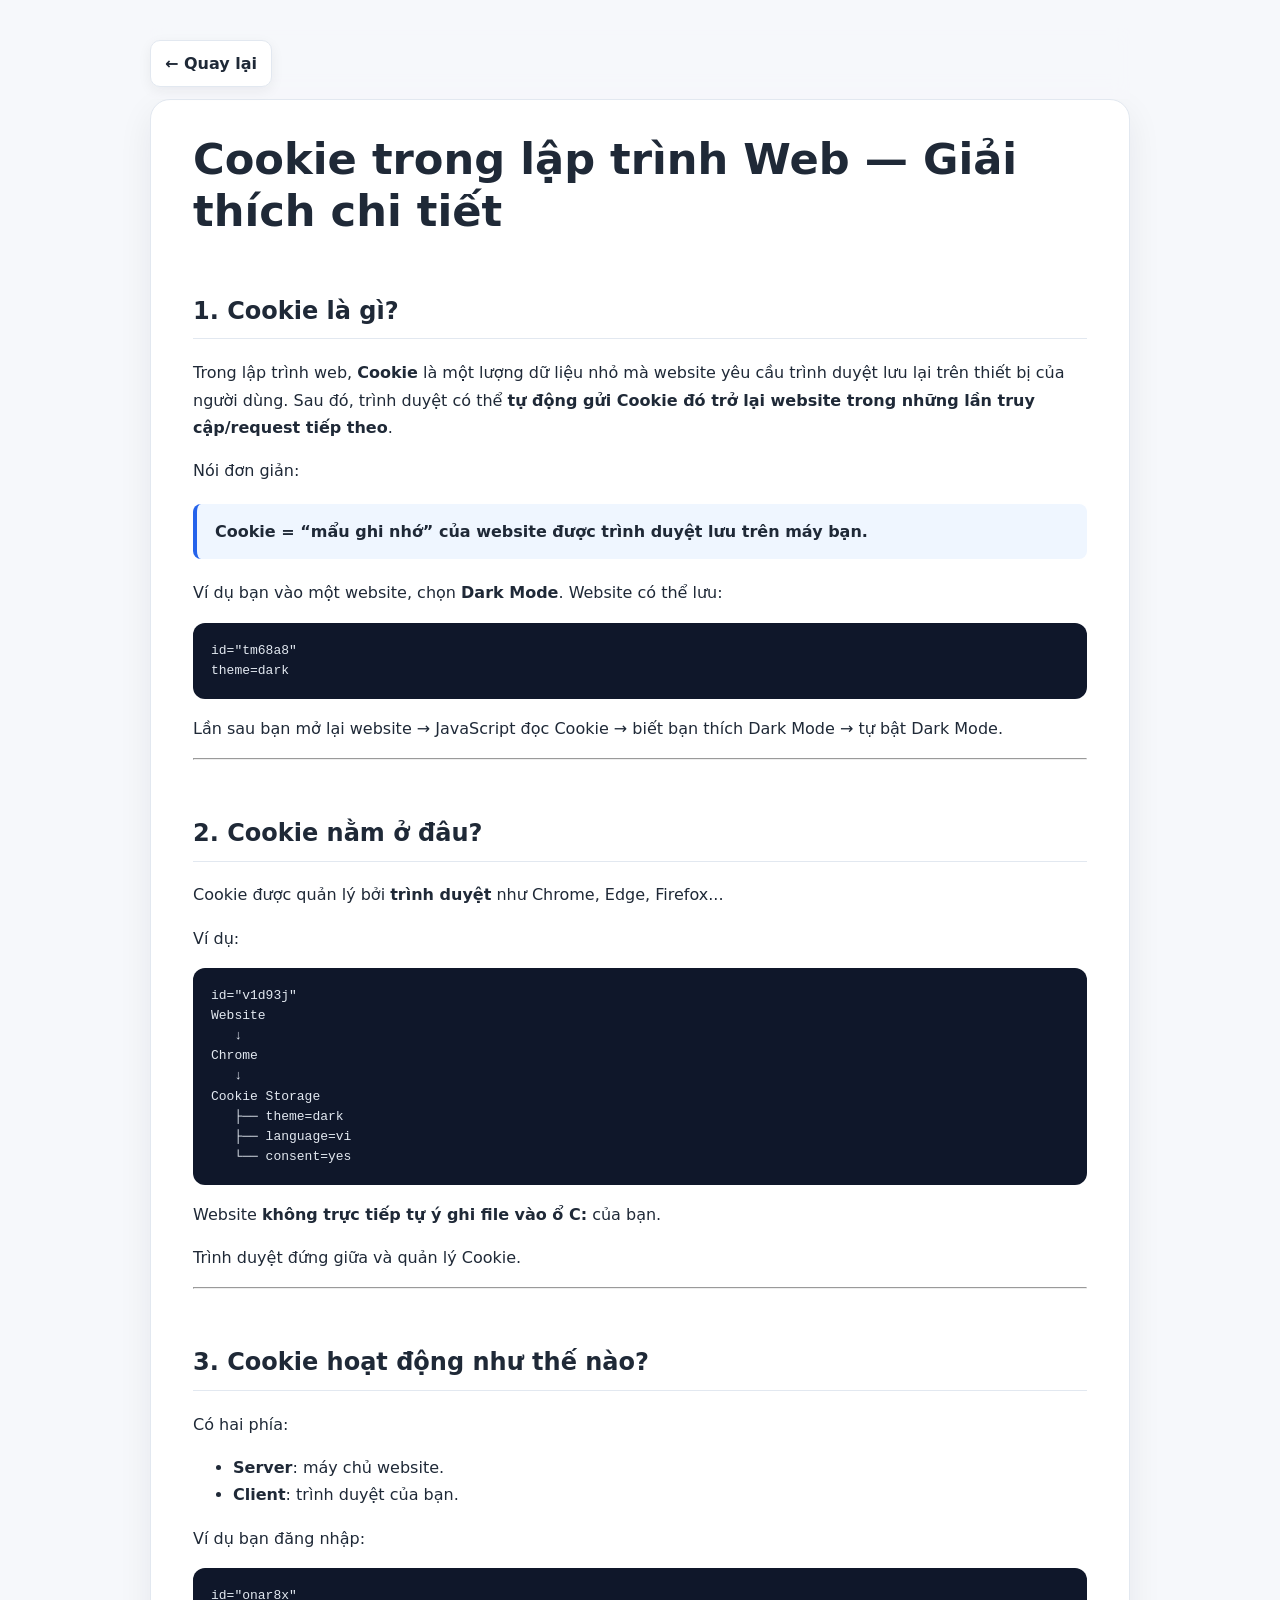
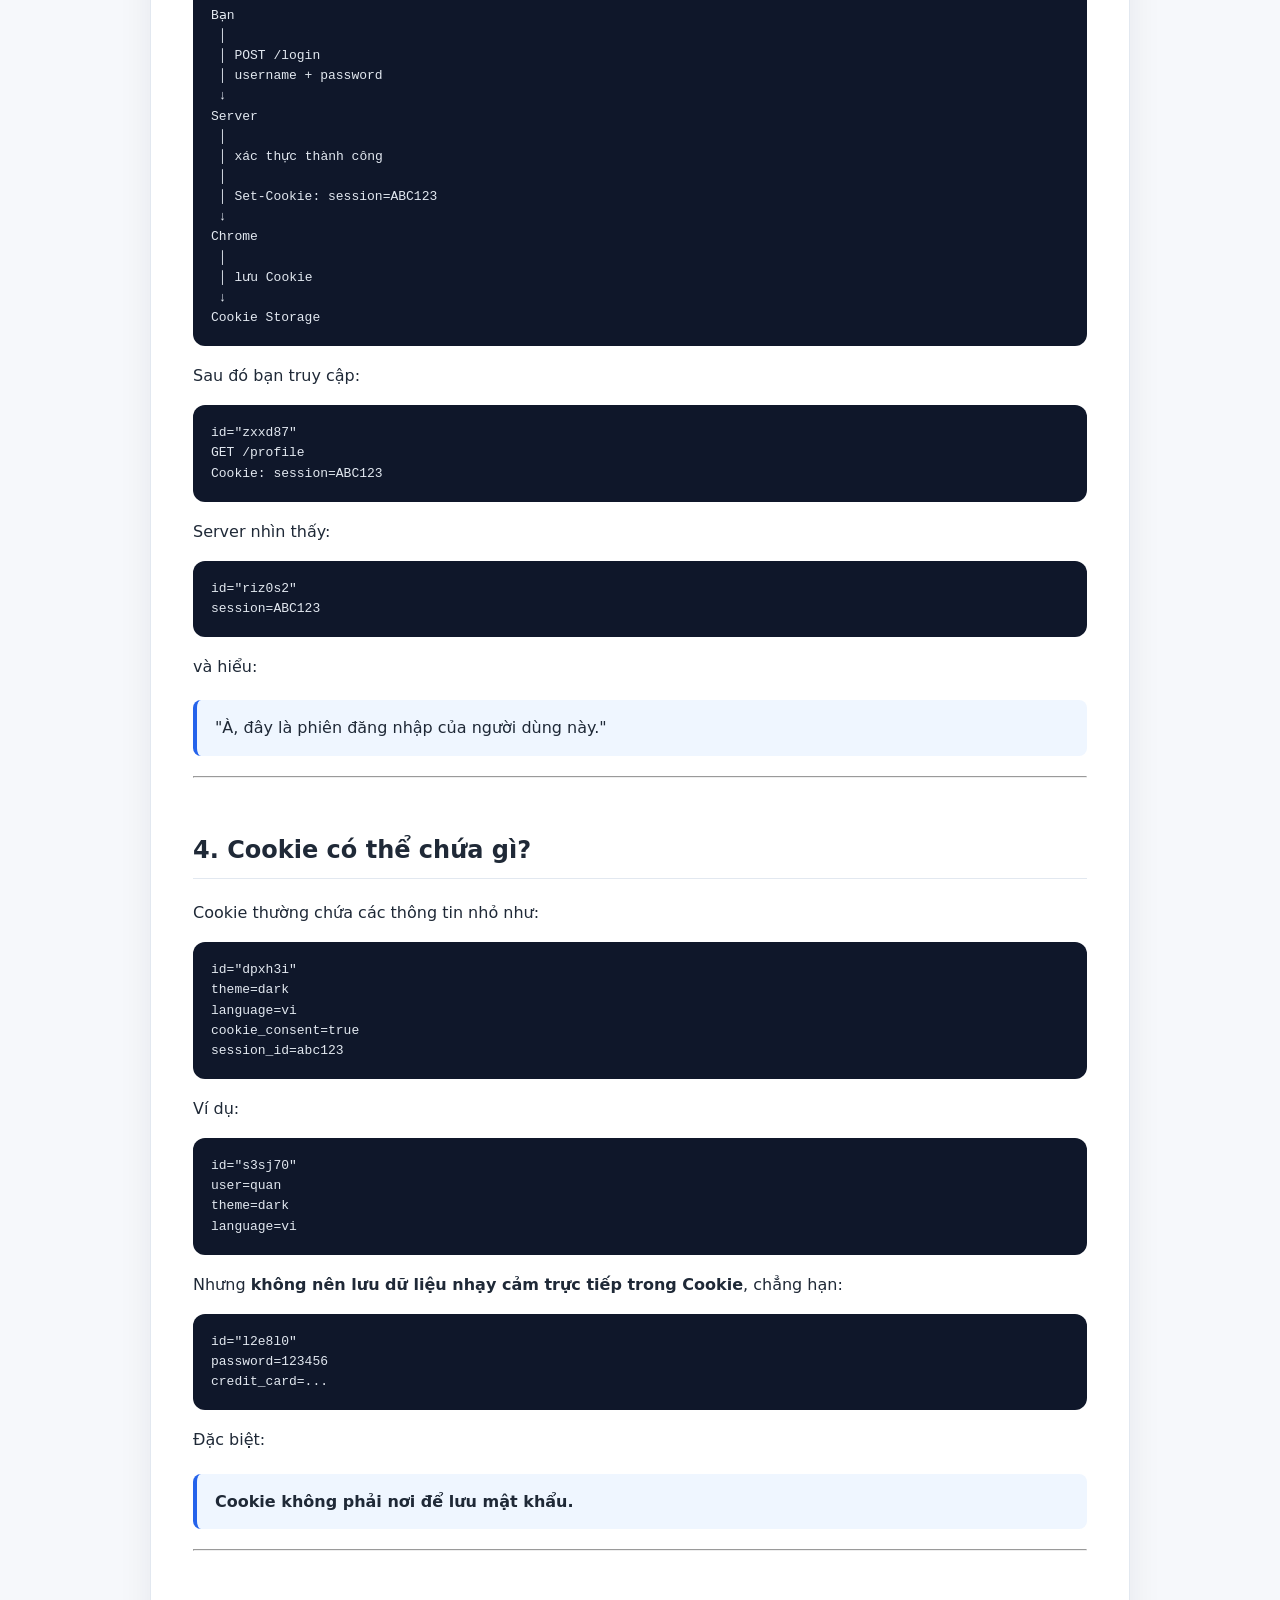
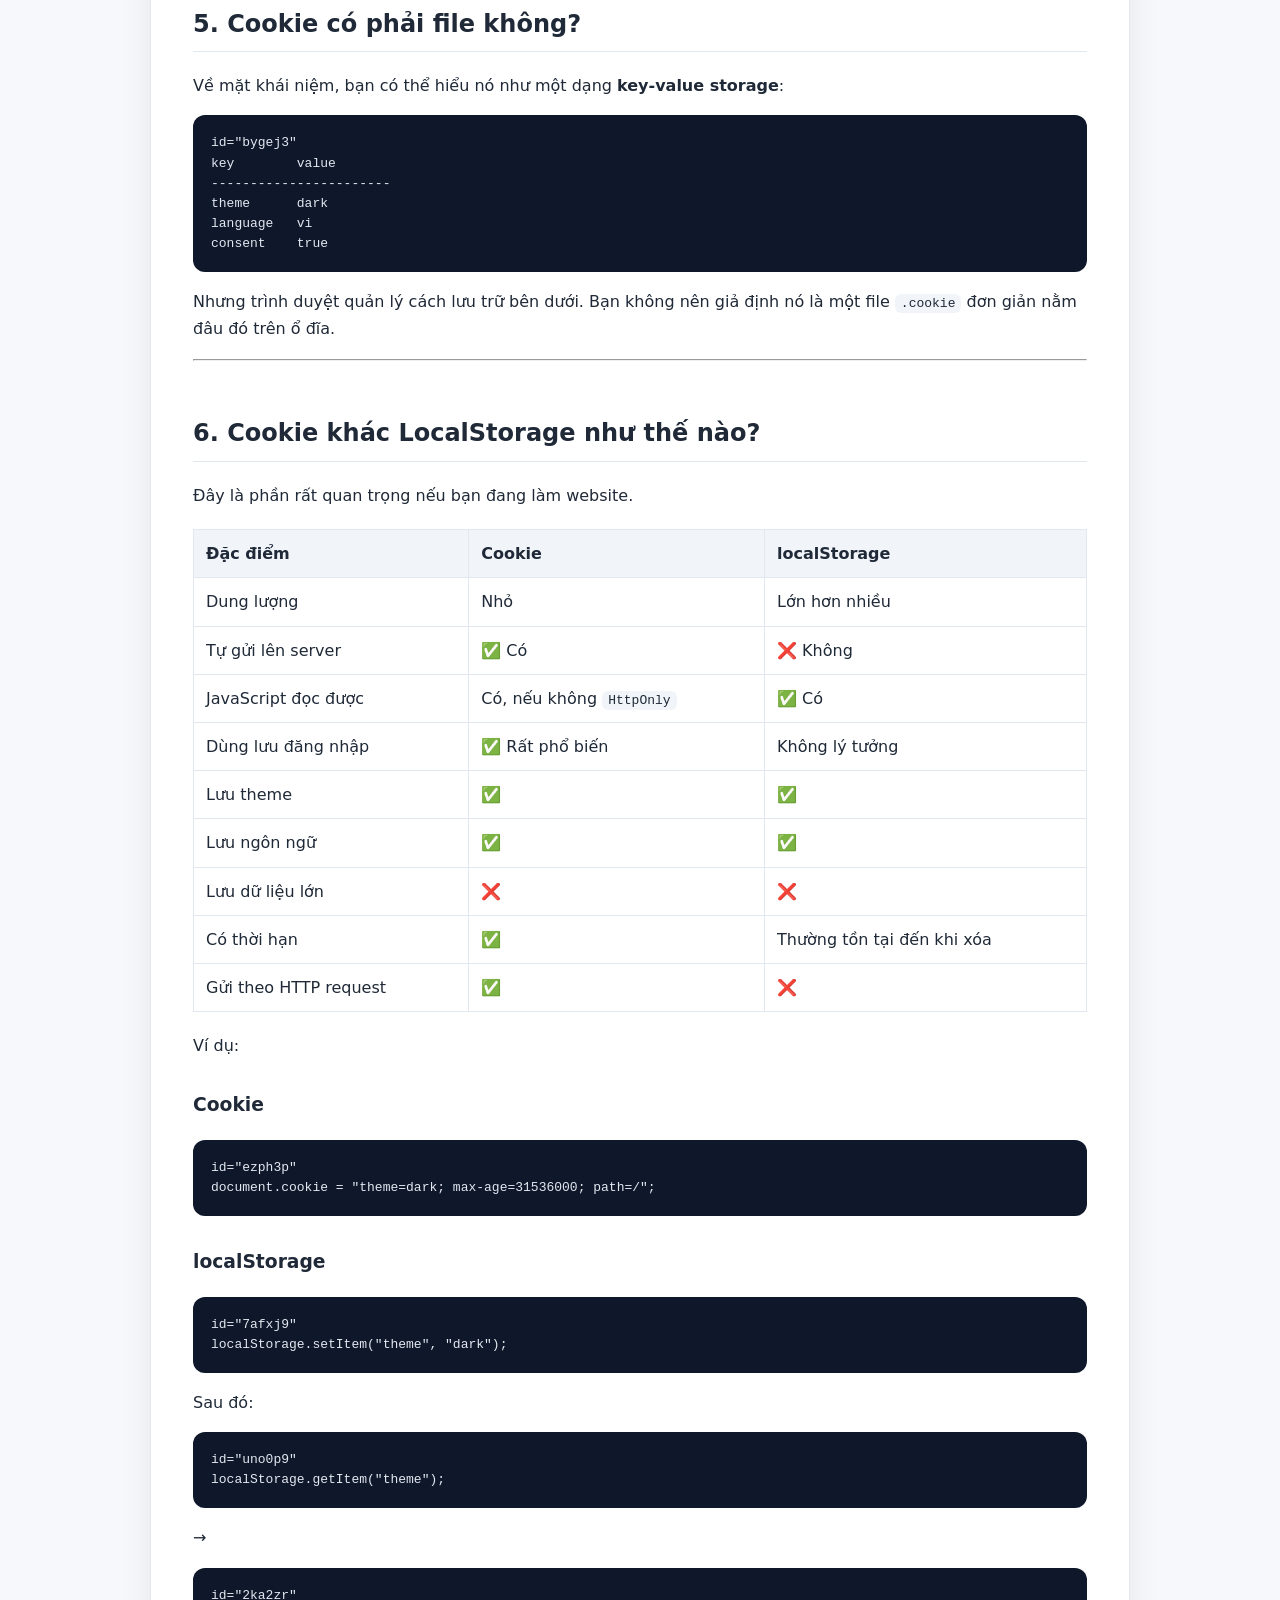
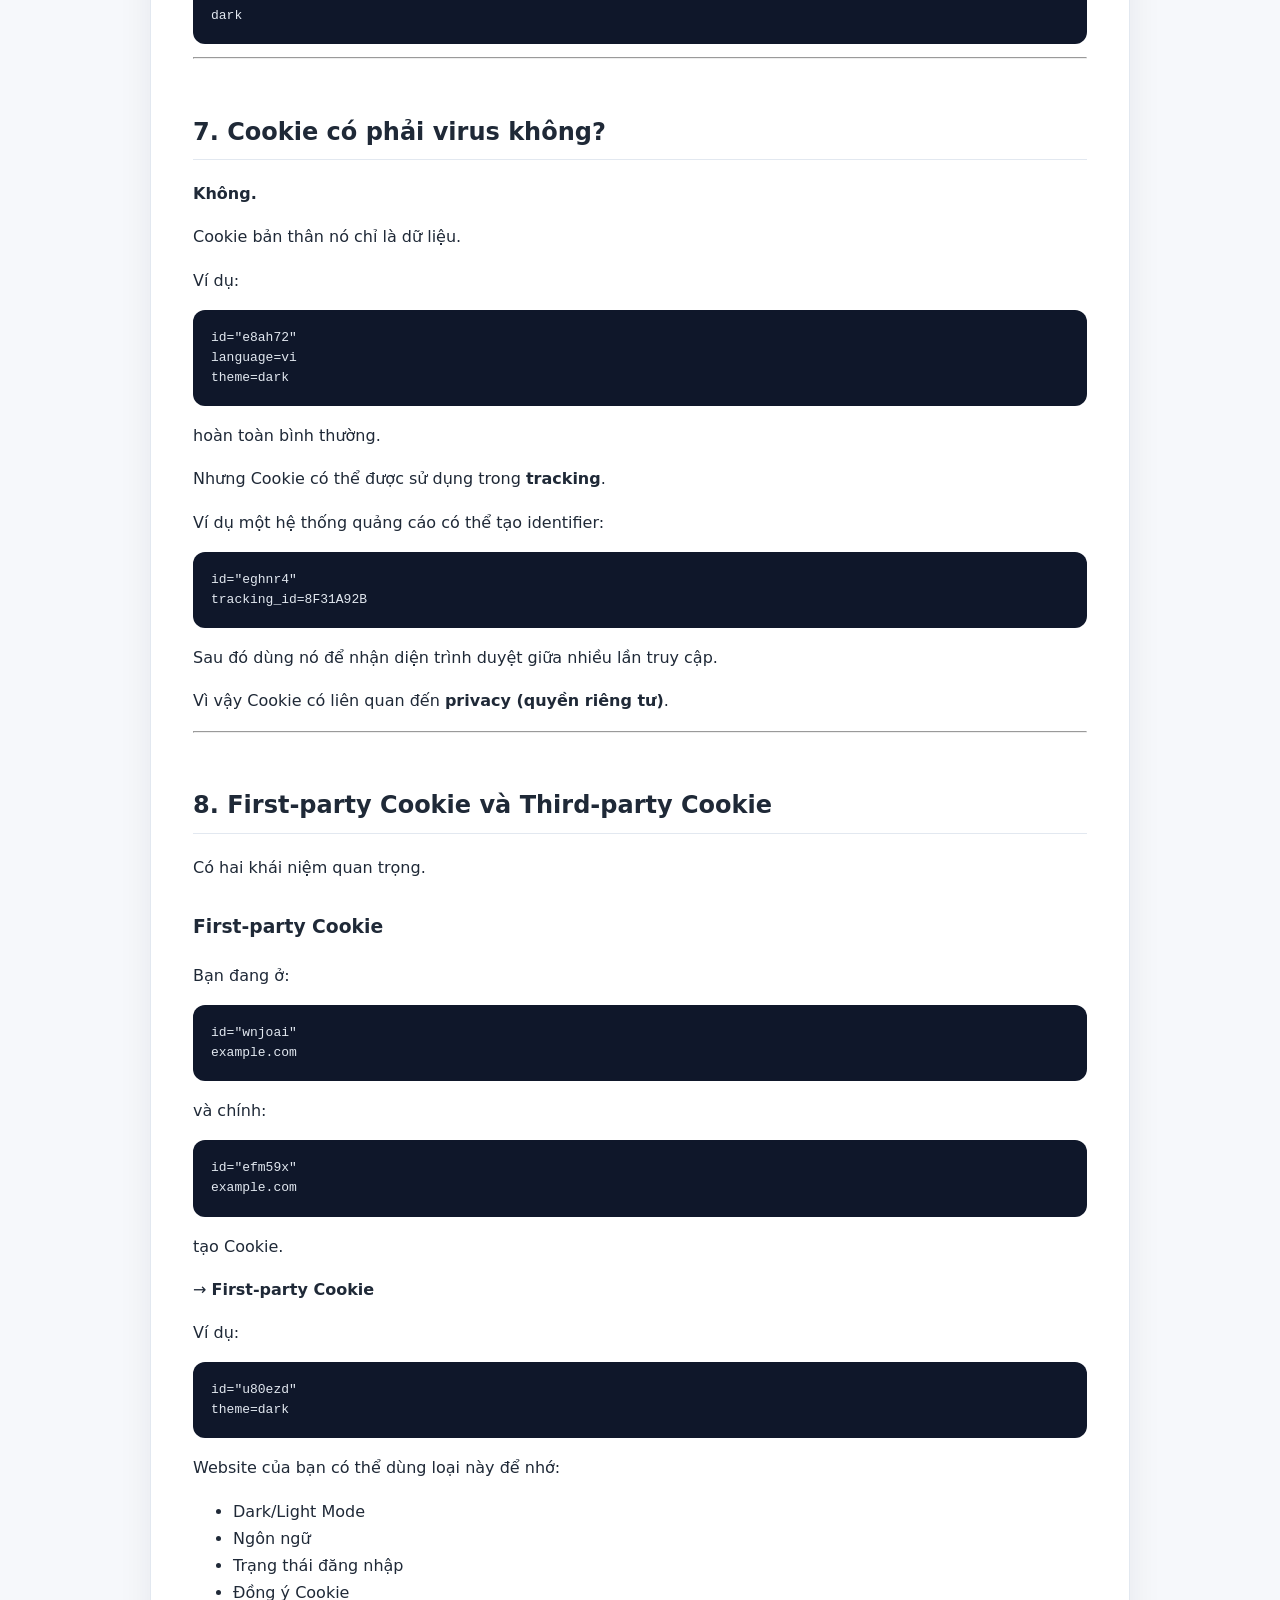
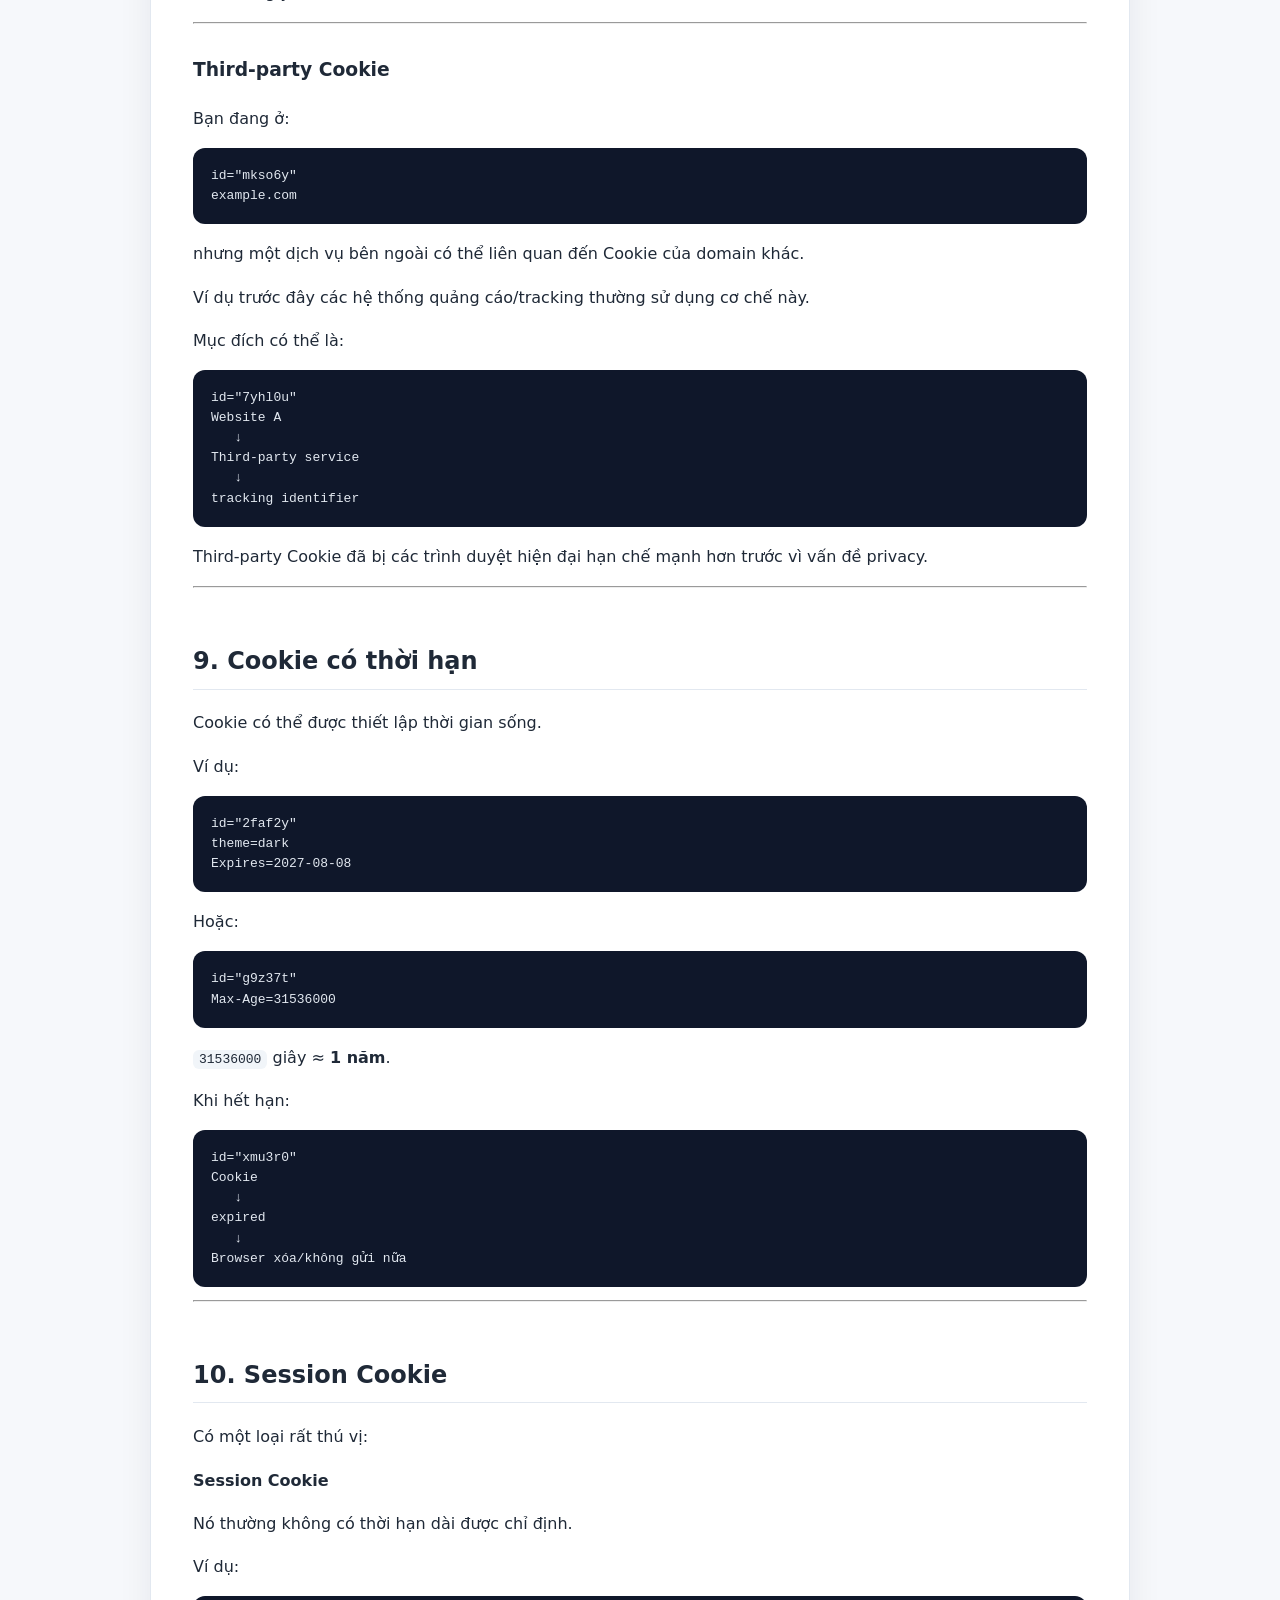
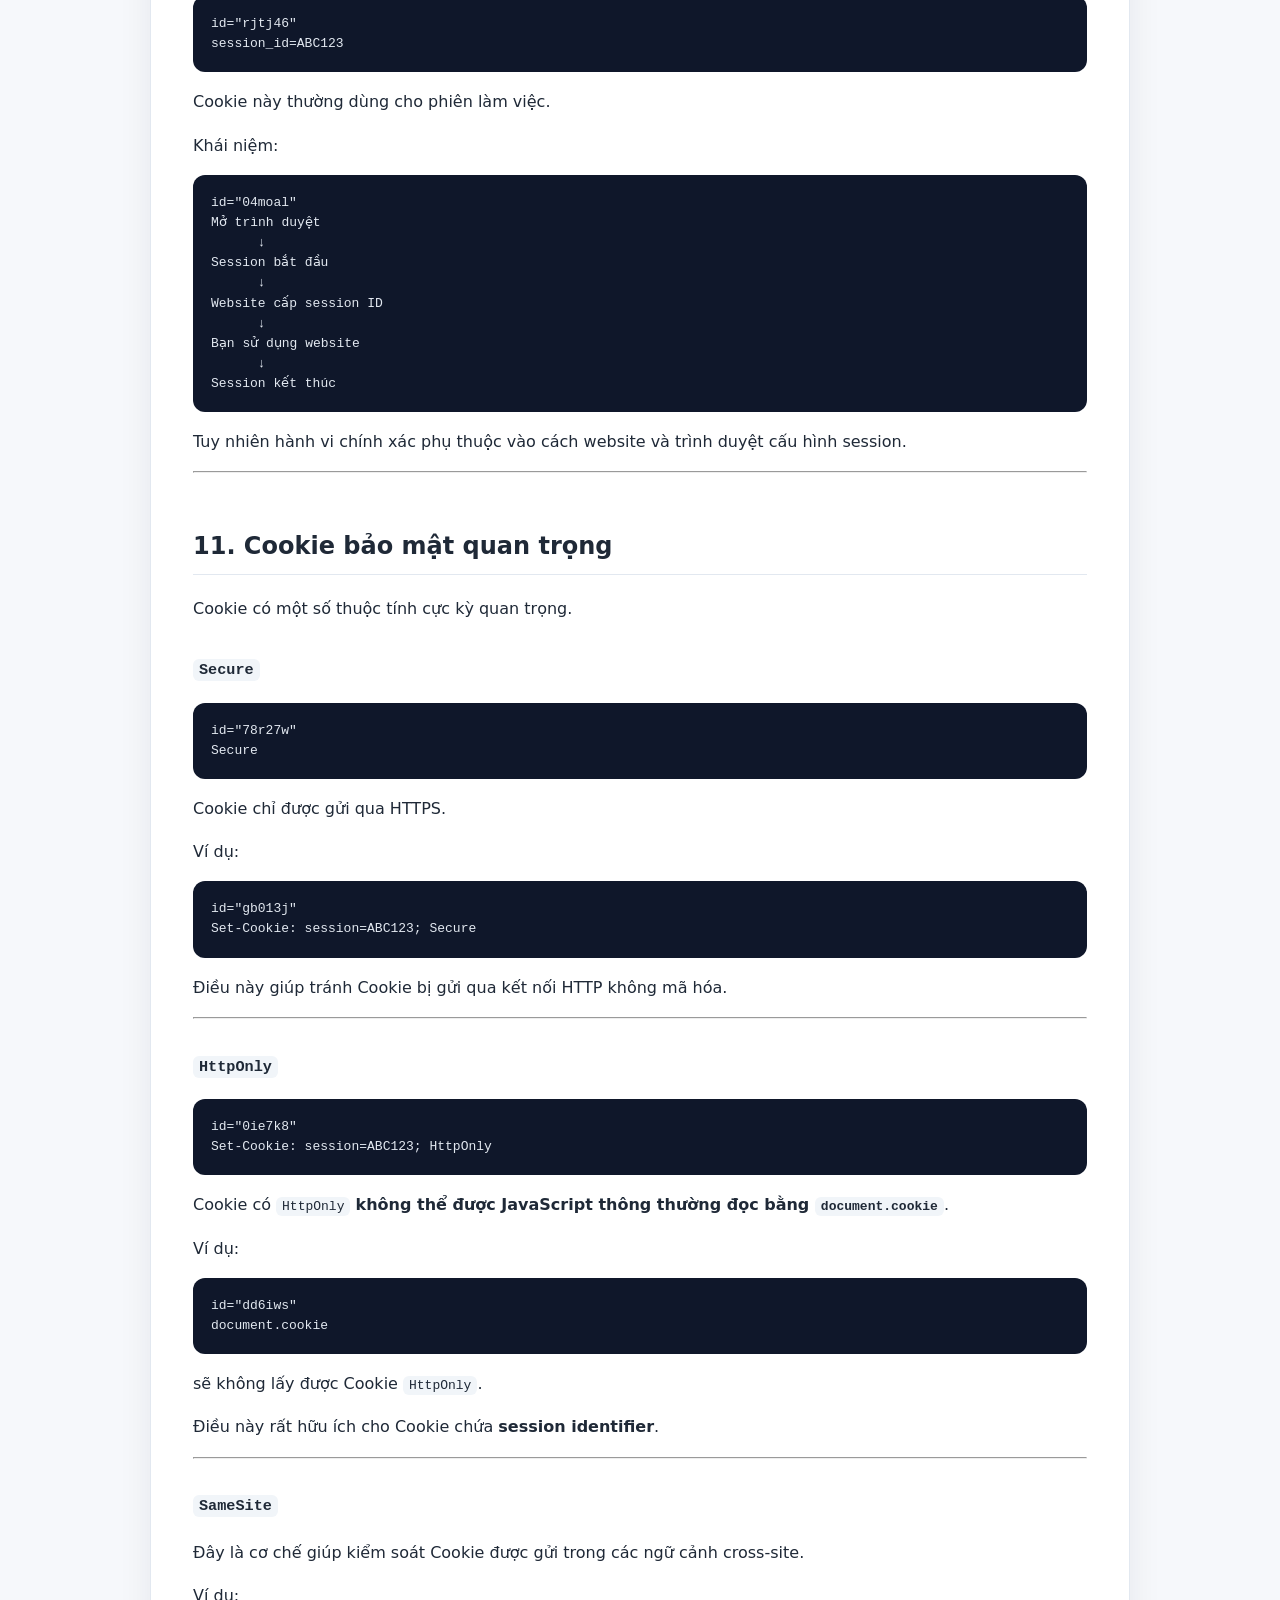
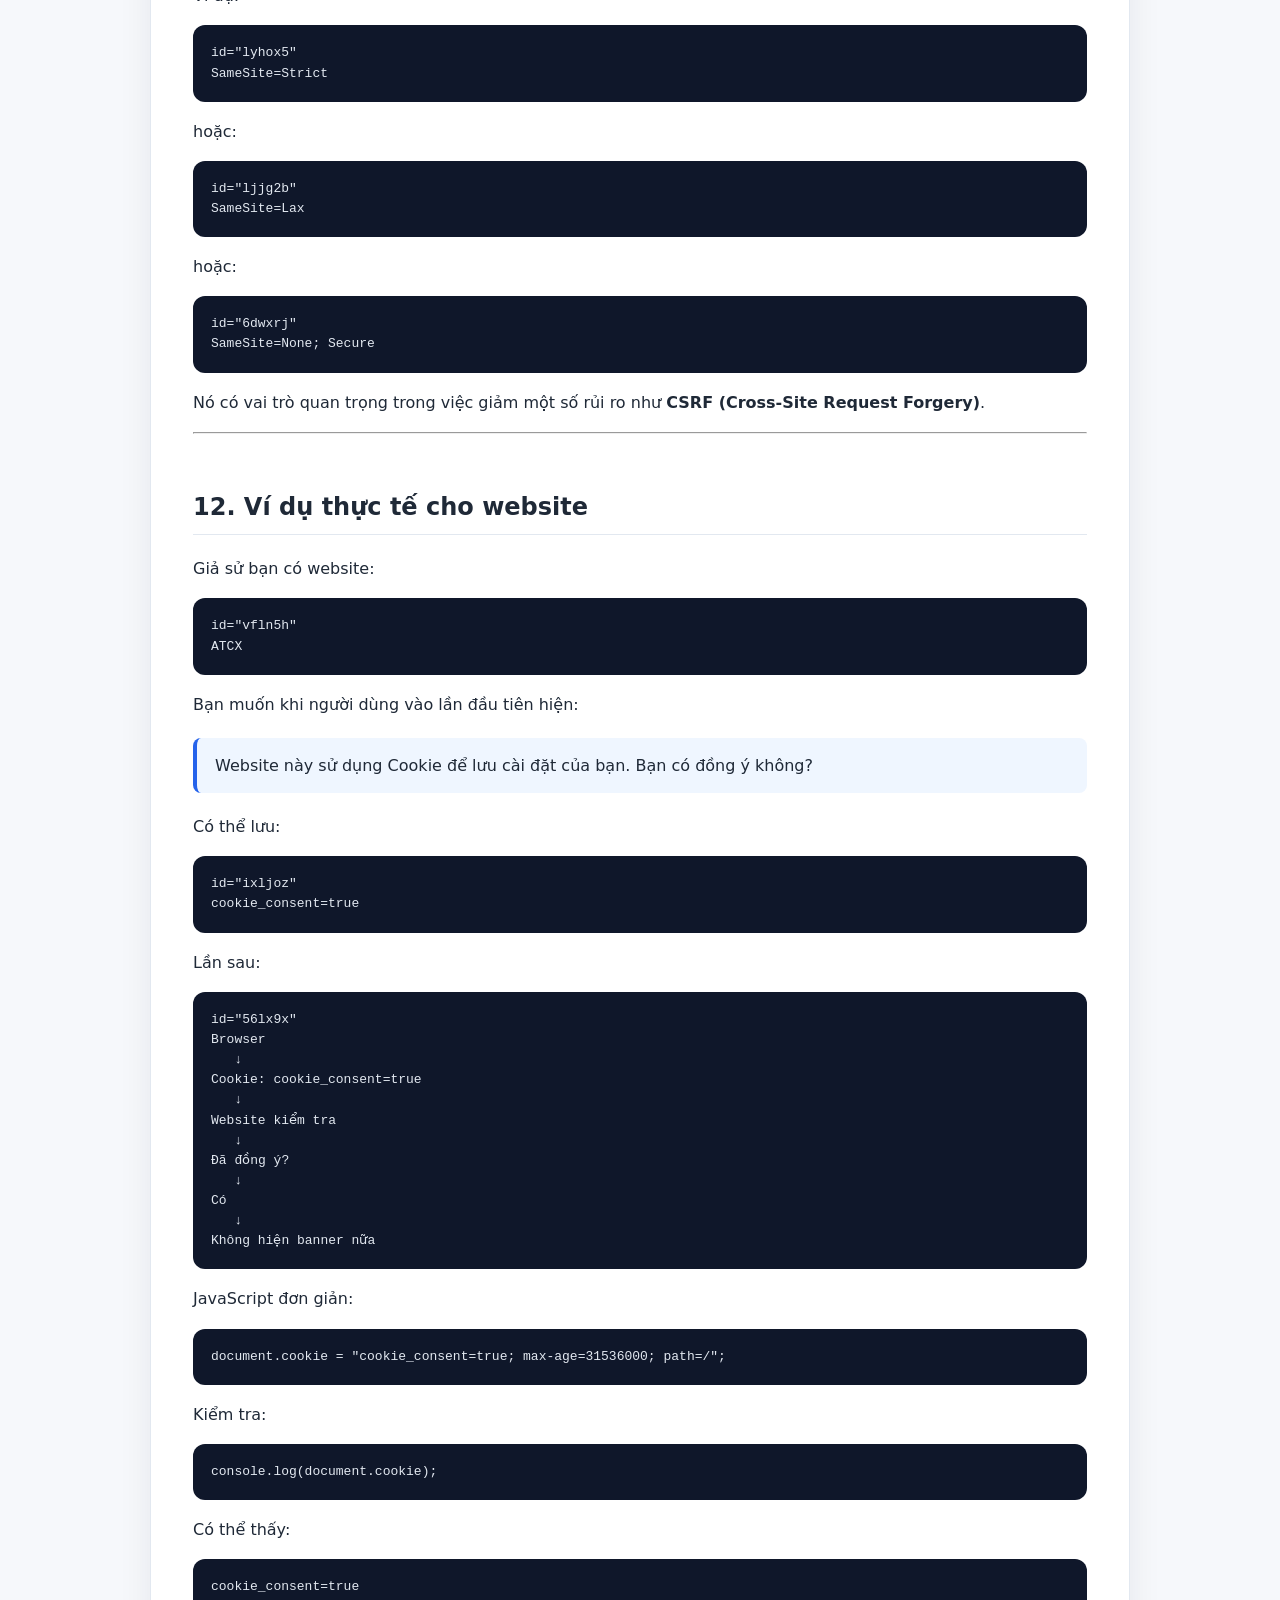
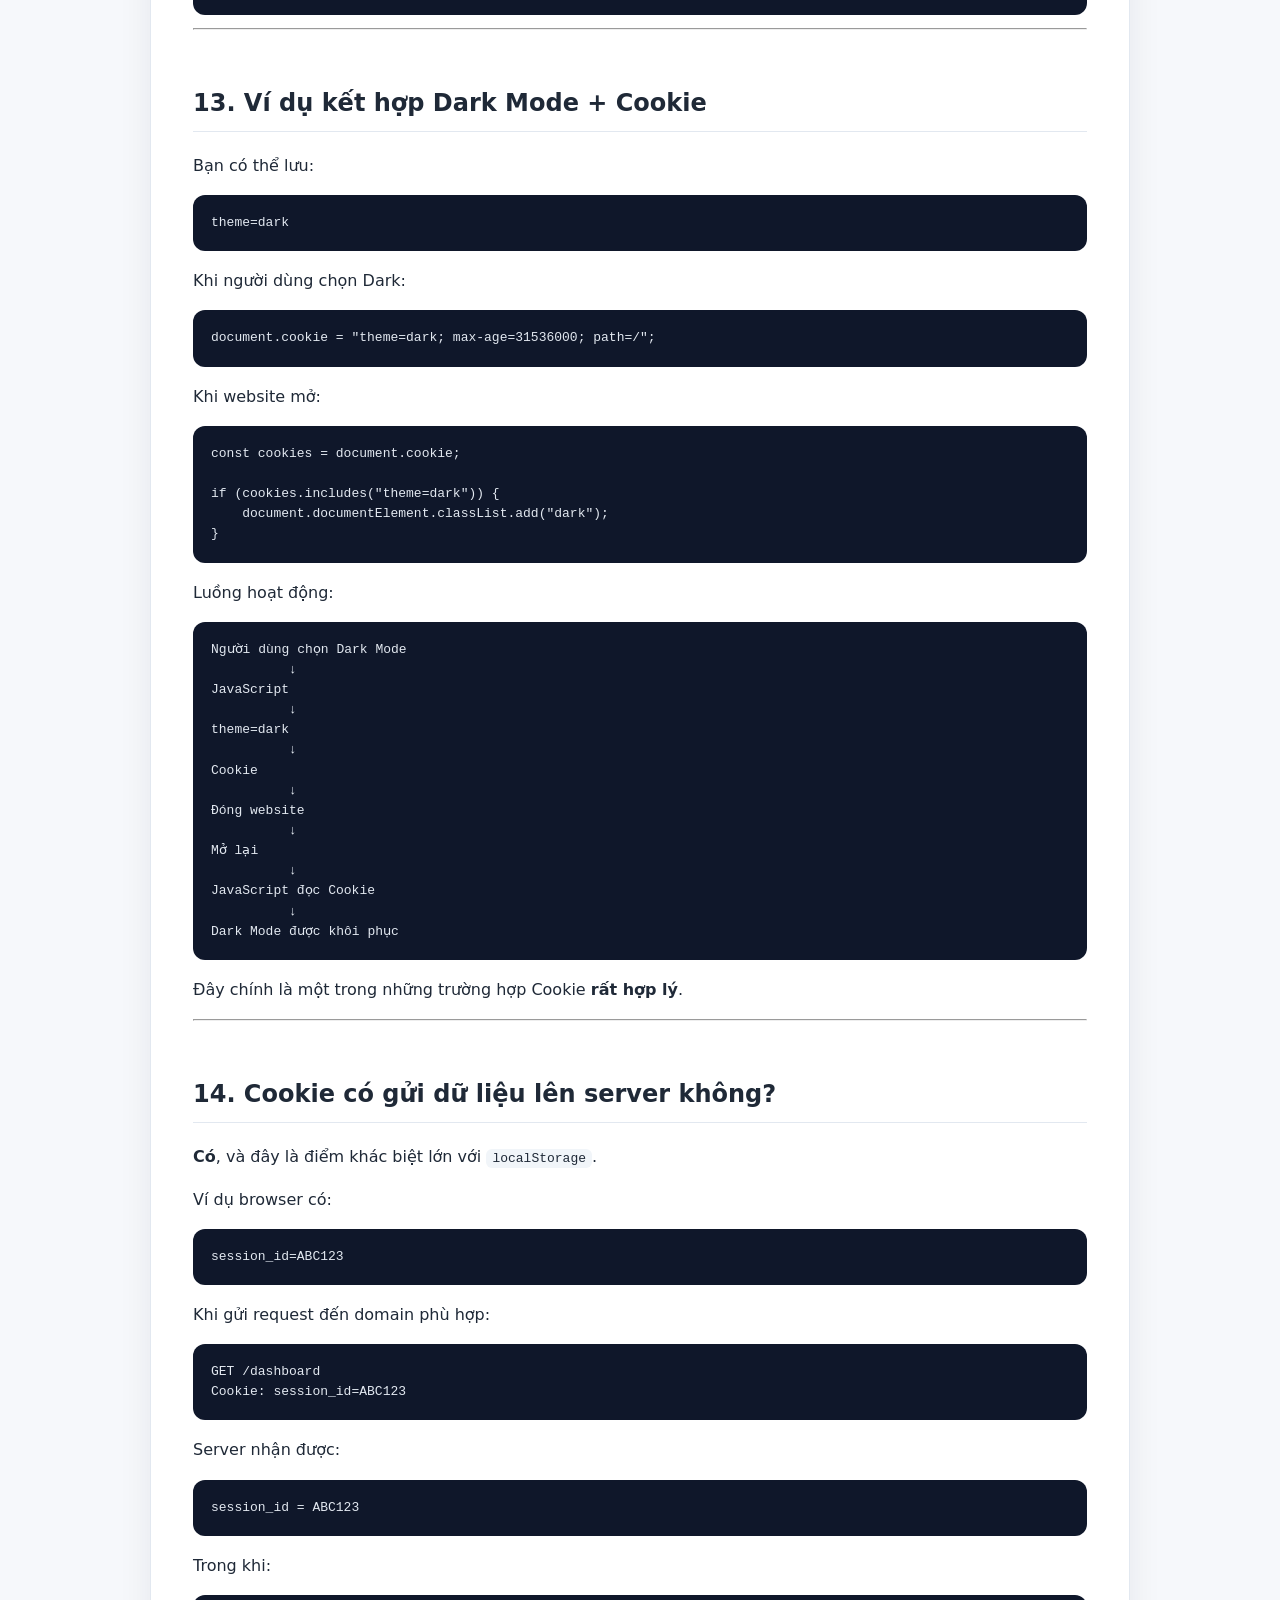
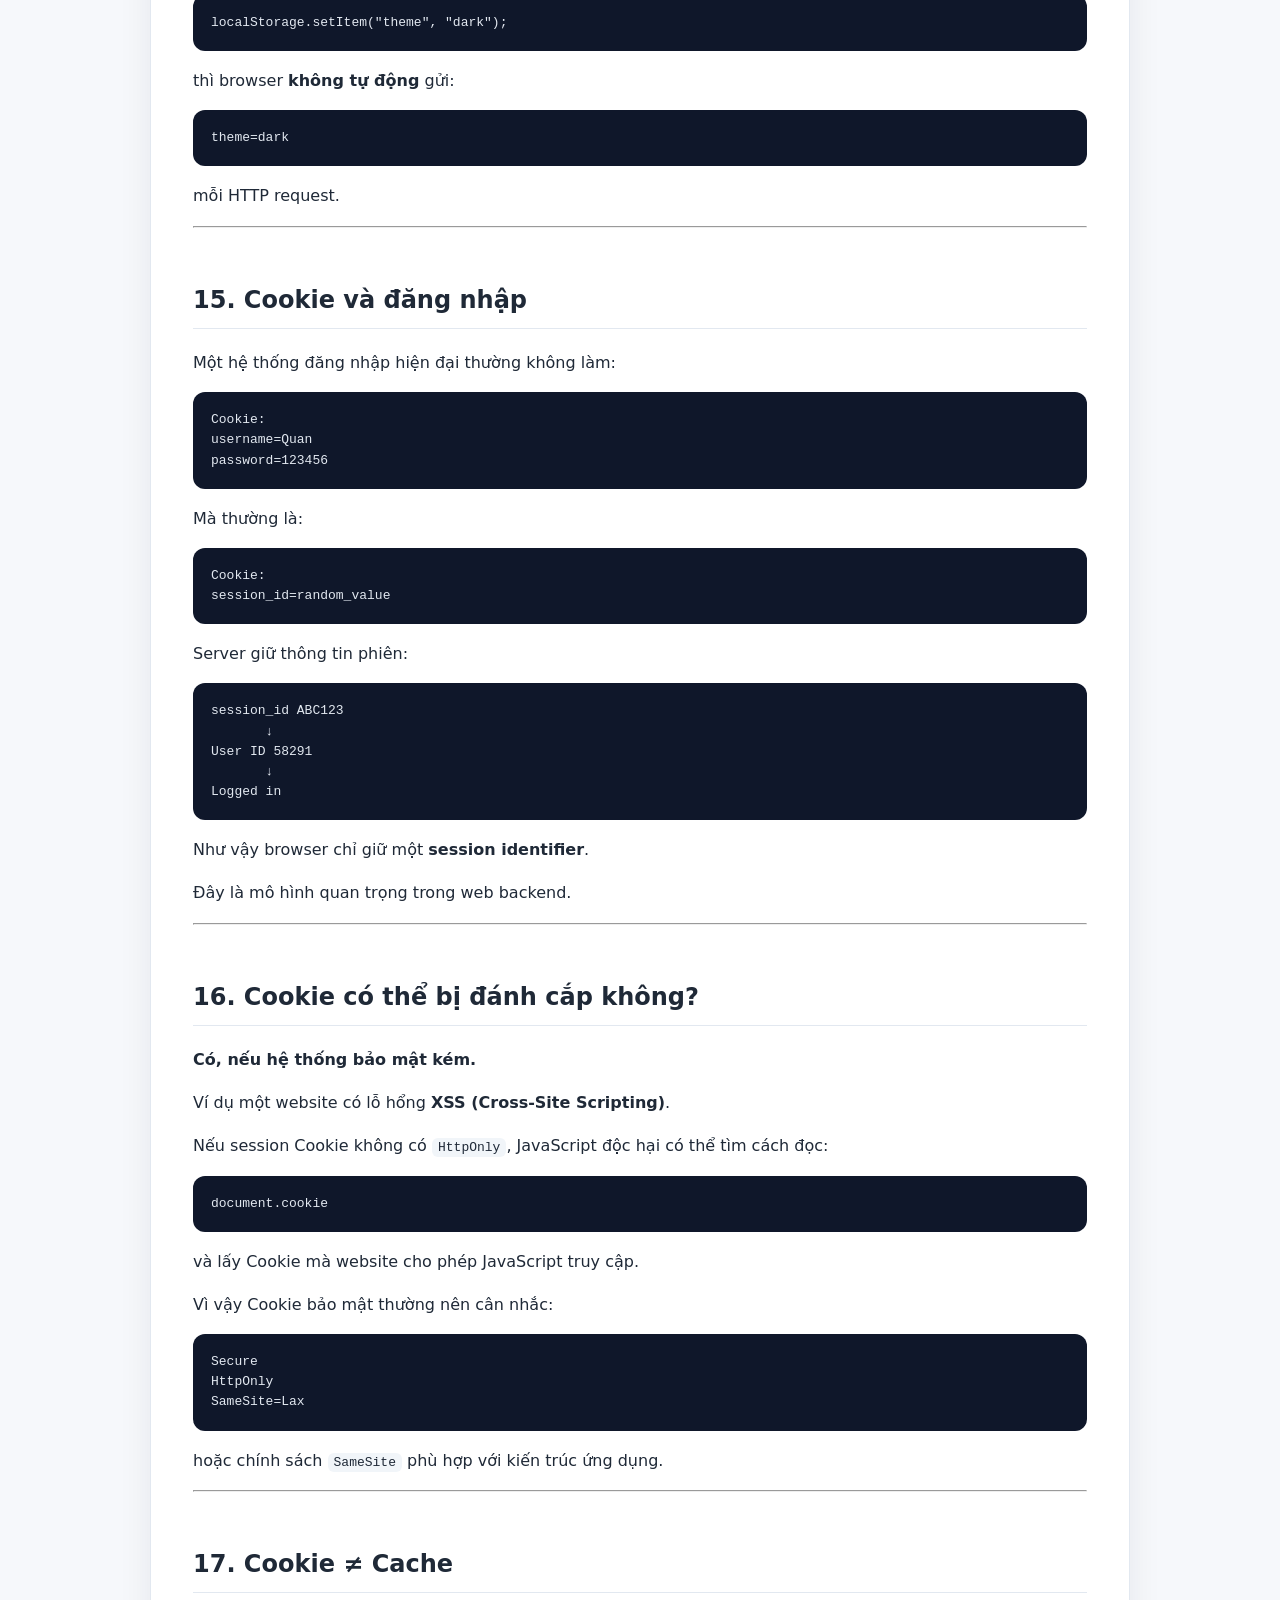
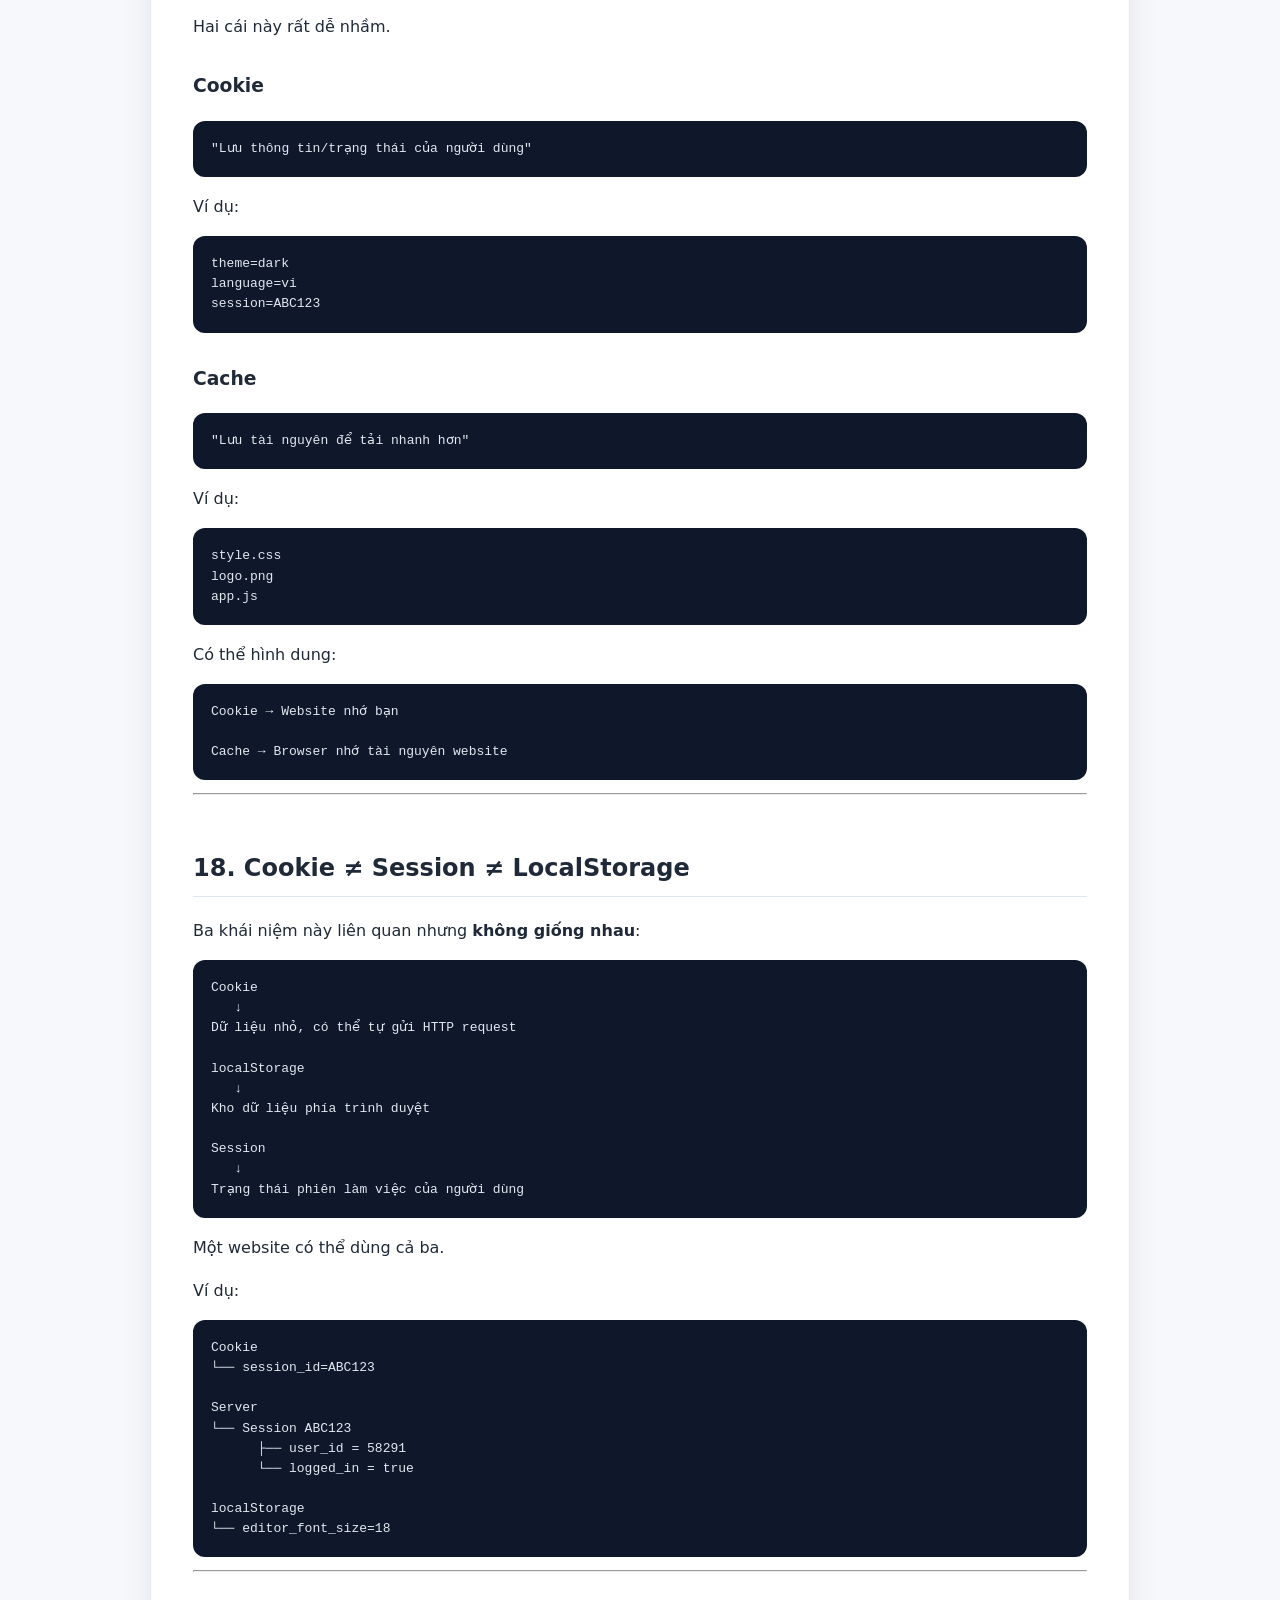
==== cookie.html @ da03fbd0 "Add files via upload" ====
<!DOCTYPE html>
<html lang="vi">
<head>
<meta charset="UTF-8">
<meta name="viewport" content="width=device-width, initial-scale=1.0">
<title>Chi tiết — Smart Text Counter &amp; File Editor</title>
<style>
:root {
  --bg:#f6f8fb; --surface:#ffffff; --text:#1f2937; --muted:#64748b;
  --border:#e2e8f0; --accent:#2563eb; --code:#f1f5f9;
}
* { box-sizing:border-box; }
html { scroll-behavior:smooth; }
body {
  margin:0; background:var(--bg); color:var(--text);
  font-family:Inter,system-ui,-apple-system,"Segoe UI",Roboto,Arial,sans-serif;
  line-height:1.7;
}
.page {
  width:min(980px,calc(100% - 28px)); margin:28px auto 60px;
}
.topbar {
  position:sticky; top:0; z-index:10; padding:12px 0;
  background:color-mix(in srgb,var(--bg) 88%,transparent);
  backdrop-filter:blur(10px);
}
.back {
  display:inline-flex; align-items:center; gap:8px; padding:9px 14px;
  border:1px solid var(--border); border-radius:10px; background:var(--surface);
  color:var(--text); text-decoration:none; font-weight:700;
  box-shadow:0 4px 14px rgba(15,23,42,.06);
}
article {
  background:var(--surface); border:1px solid var(--border);
  border-radius:20px; padding:34px 42px;
  box-shadow:0 12px 35px rgba(15,23,42,.07);
}
h1 { font-size:clamp(1.8rem,4vw,2.7rem); line-height:1.2; margin:0 0 24px; }
h2 { margin-top:2.2em; padding-bottom:7px; border-bottom:1px solid var(--border); }
h3 { margin-top:1.6em; }
p { margin:1em 0; }
a { color:var(--accent); }
blockquote {
  margin:20px 0; padding:14px 18px; border-left:4px solid var(--accent);
  background:#eff6ff; border-radius:8px;
}
code { background:var(--code); padding:2px 6px; border-radius:6px; }
pre {
  overflow:auto; background:#0f172a; color:#e2e8f0; padding:18px;
  border-radius:12px; line-height:1.55;
}
pre code { background:transparent; padding:0; }
table { width:100%; border-collapse:collapse; margin:20px 0; overflow:hidden; }
th,td { border:1px solid var(--border); padding:10px 12px; text-align:left; }
th { background:var(--code); }
.author-card {
  margin-top:48px; padding:24px; border:1px solid var(--border);
  border-radius:16px; background:linear-gradient(135deg,#eff6ff,#fff);
}
.author-card h2 { margin:4px 0 6px; border:0; padding:0; }
.author-label { color:var(--accent); font-weight:800; }
.site-footer {
  text-align:center; color:var(--muted); padding:24px 10px 8px;
  font-size:.86rem;
}
.site-footer .copyright { font-weight:700; }
@media (max-width:650px) {
  article { padding:24px 18px; border-radius:15px; }
  .page { width:min(100% - 18px,980px); margin-top:10px; }
  pre { font-size:.82rem; }
  table { display:block; overflow-x:auto; white-space:nowrap; }
}
</style>
</head>
<body>
<div class="page">
  <div class="topbar">
    <a class="back" href="javascript:history.back()">← Quay lại</a>
  </div>
  <article>
    <h1>Cookie trong lập trình Web — Giải thích chi tiết</h1>
<h2>1. Cookie là gì?</h2>
<p>Trong lập trình web, <strong>Cookie</strong> là một lượng dữ liệu nhỏ mà website yêu cầu trình duyệt lưu lại trên thiết bị của người dùng. Sau đó, trình duyệt có thể <strong>tự động gửi Cookie đó trở lại website trong những lần truy cập/request tiếp theo</strong>.</p>
<p>Nói đơn giản:</p>
<blockquote><strong>Cookie = “mẩu ghi nhớ” của website được trình duyệt lưu trên máy bạn.</strong></blockquote>
<p>Ví dụ bạn vào một website, chọn <strong>Dark Mode</strong>. Website có thể lưu:</p>
<pre><code>id=&quot;tm68a8&quot;
theme=dark</code></pre>
<p>Lần sau bạn mở lại website → JavaScript đọc Cookie → biết bạn thích Dark Mode → tự bật Dark Mode.</p>
<hr>
<h2>2. Cookie nằm ở đâu?</h2>
<p>Cookie được quản lý bởi <strong>trình duyệt</strong> như Chrome, Edge, Firefox...</p>
<p>Ví dụ:</p>
<pre><code>id=&quot;v1d93j&quot;
Website
   ↓
Chrome
   ↓
Cookie Storage
   ├── theme=dark
   ├── language=vi
   └── consent=yes</code></pre>
<p>Website <strong>không trực tiếp tự ý ghi file vào ổ C:</strong> của bạn.</p>
<p>Trình duyệt đứng giữa và quản lý Cookie.</p>
<hr>
<h2>3. Cookie hoạt động như thế nào?</h2>
<p>Có hai phía:</p>
<ul><li><strong>Server</strong>: máy chủ website.</li><li><strong>Client</strong>: trình duyệt của bạn.</li></ul>
<p>Ví dụ bạn đăng nhập:</p>
<pre><code>id=&quot;onar8x&quot;
Bạn
 │
 │ POST /login
 │ username + password
 ↓
Server
 │
 │ xác thực thành công
 │
 │ Set-Cookie: session=ABC123
 ↓
Chrome
 │
 │ lưu Cookie
 ↓
Cookie Storage</code></pre>
<p>Sau đó bạn truy cập:</p>
<pre><code>id=&quot;zxxd87&quot;
GET /profile
Cookie: session=ABC123</code></pre>
<p>Server nhìn thấy:</p>
<pre><code>id=&quot;riz0s2&quot;
session=ABC123</code></pre>
<p>và hiểu:</p>
<blockquote>"À, đây là phiên đăng nhập của người dùng này."</blockquote>
<hr>
<h2>4. Cookie có thể chứa gì?</h2>
<p>Cookie thường chứa các thông tin nhỏ như:</p>
<pre><code>id=&quot;dpxh3i&quot;
theme=dark
language=vi
cookie_consent=true
session_id=abc123</code></pre>
<p>Ví dụ:</p>
<pre><code>id=&quot;s3sj70&quot;
user=quan
theme=dark
language=vi</code></pre>
<p>Nhưng <strong>không nên lưu dữ liệu nhạy cảm trực tiếp trong Cookie</strong>, chẳng hạn:</p>
<pre><code>id=&quot;l2e8l0&quot;
password=123456
credit_card=...</code></pre>
<p>Đặc biệt:</p>
<blockquote><strong>Cookie không phải nơi để lưu mật khẩu.</strong></blockquote>
<hr>
<h2>5. Cookie có phải file không?</h2>
<p>Về mặt khái niệm, bạn có thể hiểu nó như một dạng <strong>key-value storage</strong>:</p>
<pre><code>id=&quot;bygej3&quot;
key        value
-----------------------
theme      dark
language   vi
consent    true</code></pre>
<p>Nhưng trình duyệt quản lý cách lưu trữ bên dưới. Bạn không nên giả định nó là một file <code>.cookie</code> đơn giản nằm đâu đó trên ổ đĩa.</p>
<hr>
<h2>6. Cookie khác LocalStorage như thế nào?</h2>
<p>Đây là phần rất quan trọng nếu bạn đang làm website.</p>
<table><thead><tr><th>Đặc điểm</th><th>Cookie</th><th>localStorage</th></tr></thead><tbody><tr><td>Dung lượng</td><td>Nhỏ</td><td>Lớn hơn nhiều</td></tr><tr><td>Tự gửi lên server</td><td>✅ Có</td><td>❌ Không</td></tr><tr><td>JavaScript đọc được</td><td>Có, nếu không <code>HttpOnly</code></td><td>✅ Có</td></tr><tr><td>Dùng lưu đăng nhập</td><td>✅ Rất phổ biến</td><td>Không lý tưởng</td></tr><tr><td>Lưu theme</td><td>✅</td><td>✅</td></tr><tr><td>Lưu ngôn ngữ</td><td>✅</td><td>✅</td></tr><tr><td>Lưu dữ liệu lớn</td><td>❌</td><td>❌</td></tr><tr><td>Có thời hạn</td><td>✅</td><td>Thường tồn tại đến khi xóa</td></tr><tr><td>Gửi theo HTTP request</td><td>✅</td><td>❌</td></tr></tbody></table>
<p>Ví dụ:</p>
<h3>Cookie</h3>
<pre><code>id=&quot;ezph3p&quot;
document.cookie = &quot;theme=dark; max-age=31536000; path=/&quot;;</code></pre>
<h3>localStorage</h3>
<pre><code>id=&quot;7afxj9&quot;
localStorage.setItem(&quot;theme&quot;, &quot;dark&quot;);</code></pre>
<p>Sau đó:</p>
<pre><code>id=&quot;uno0p9&quot;
localStorage.getItem(&quot;theme&quot;);</code></pre>
<p>→</p>
<pre><code>id=&quot;2ka2zr&quot;
dark</code></pre>
<hr>
<h2>7. Cookie có phải virus không?</h2>
<p><strong>Không.</strong></p>
<p>Cookie bản thân nó chỉ là dữ liệu.</p>
<p>Ví dụ:</p>
<pre><code>id=&quot;e8ah72&quot;
language=vi
theme=dark</code></pre>
<p>hoàn toàn bình thường.</p>
<p>Nhưng Cookie có thể được sử dụng trong <strong>tracking</strong>.</p>
<p>Ví dụ một hệ thống quảng cáo có thể tạo identifier:</p>
<pre><code>id=&quot;eghnr4&quot;
tracking_id=8F31A92B</code></pre>
<p>Sau đó dùng nó để nhận diện trình duyệt giữa nhiều lần truy cập.</p>
<p>Vì vậy Cookie có liên quan đến <strong>privacy (quyền riêng tư)</strong>.</p>
<hr>
<h2>8. First-party Cookie và Third-party Cookie</h2>
<p>Có hai khái niệm quan trọng.</p>
<h3>First-party Cookie</h3>
<p>Bạn đang ở:</p>
<pre><code>id=&quot;wnjoai&quot;
example.com</code></pre>
<p>và chính:</p>
<pre><code>id=&quot;efm59x&quot;
example.com</code></pre>
<p>tạo Cookie.</p>
<p>→ <strong>First-party Cookie</strong></p>
<p>Ví dụ:</p>
<pre><code>id=&quot;u80ezd&quot;
theme=dark</code></pre>
<p>Website của bạn có thể dùng loại này để nhớ:</p>
<ul><li>Dark/Light Mode</li><li>Ngôn ngữ</li><li>Trạng thái đăng nhập</li><li>Đồng ý Cookie</li></ul>
<hr>
<h3>Third-party Cookie</h3>
<p>Bạn đang ở:</p>
<pre><code>id=&quot;mkso6y&quot;
example.com</code></pre>
<p>nhưng một dịch vụ bên ngoài có thể liên quan đến Cookie của domain khác.</p>
<p>Ví dụ trước đây các hệ thống quảng cáo/tracking thường sử dụng cơ chế này.</p>
<p>Mục đích có thể là:</p>
<pre><code>id=&quot;7yhl0u&quot;
Website A
   ↓
Third-party service
   ↓
tracking identifier</code></pre>
<p>Third-party Cookie đã bị các trình duyệt hiện đại hạn chế mạnh hơn trước vì vấn đề privacy.</p>
<hr>
<h2>9. Cookie có thời hạn</h2>
<p>Cookie có thể được thiết lập thời gian sống.</p>
<p>Ví dụ:</p>
<pre><code>id=&quot;2faf2y&quot;
theme=dark
Expires=2027-08-08</code></pre>
<p>Hoặc:</p>
<pre><code>id=&quot;g9z37t&quot;
Max-Age=31536000</code></pre>
<p><code>31536000</code> giây ≈ <strong>1 năm</strong>.</p>
<p>Khi hết hạn:</p>
<pre><code>id=&quot;xmu3r0&quot;
Cookie
   ↓
expired
   ↓
Browser xóa/không gửi nữa</code></pre>
<hr>
<h2>10. Session Cookie</h2>
<p>Có một loại rất thú vị:</p>
<p><strong>Session Cookie</strong></p>
<p>Nó thường không có thời hạn dài được chỉ định.</p>
<p>Ví dụ:</p>
<pre><code>id=&quot;rjtj46&quot;
session_id=ABC123</code></pre>
<p>Cookie này thường dùng cho phiên làm việc.</p>
<p>Khái niệm:</p>
<pre><code>id=&quot;04moal&quot;
Mở trình duyệt
      ↓
Session bắt đầu
      ↓
Website cấp session ID
      ↓
Bạn sử dụng website
      ↓
Session kết thúc</code></pre>
<p>Tuy nhiên hành vi chính xác phụ thuộc vào cách website và trình duyệt cấu hình session.</p>
<hr>
<h2>11. Cookie bảo mật quan trọng</h2>
<p>Cookie có một số thuộc tính cực kỳ quan trọng.</p>
<h3><code>Secure</code></h3>
<pre><code>id=&quot;78r27w&quot;
Secure</code></pre>
<p>Cookie chỉ được gửi qua HTTPS.</p>
<p>Ví dụ:</p>
<pre><code>id=&quot;gb013j&quot;
Set-Cookie: session=ABC123; Secure</code></pre>
<p>Điều này giúp tránh Cookie bị gửi qua kết nối HTTP không mã hóa.</p>
<hr>
<h3><code>HttpOnly</code></h3>
<pre><code>id=&quot;0ie7k8&quot;
Set-Cookie: session=ABC123; HttpOnly</code></pre>
<p>Cookie có <code>HttpOnly</code> <strong>không thể được JavaScript thông thường đọc bằng <code>document.cookie</code></strong>.</p>
<p>Ví dụ:</p>
<pre><code>id=&quot;dd6iws&quot;
document.cookie</code></pre>
<p>sẽ không lấy được Cookie <code>HttpOnly</code>.</p>
<p>Điều này rất hữu ích cho Cookie chứa <strong>session identifier</strong>.</p>
<hr>
<h3><code>SameSite</code></h3>
<p>Đây là cơ chế giúp kiểm soát Cookie được gửi trong các ngữ cảnh cross-site.</p>
<p>Ví dụ:</p>
<pre><code>id=&quot;lyhox5&quot;
SameSite=Strict</code></pre>
<p>hoặc:</p>
<pre><code>id=&quot;ljjg2b&quot;
SameSite=Lax</code></pre>
<p>hoặc:</p>
<pre><code>id=&quot;6dwxrj&quot;
SameSite=None; Secure</code></pre>
<p>Nó có vai trò quan trọng trong việc giảm một số rủi ro như <strong>CSRF (Cross-Site Request Forgery)</strong>.</p>
<hr>
<h2>12. Ví dụ thực tế cho website</h2>
<p>Giả sử bạn có website:</p>
<pre><code>id=&quot;vfln5h&quot;
ATCX</code></pre>
<p>Bạn muốn khi người dùng vào lần đầu tiên hiện:</p>
<blockquote>Website này sử dụng Cookie để lưu cài đặt của bạn. Bạn có đồng ý không?</blockquote>
<p>Có thể lưu:</p>
<pre><code>id=&quot;ixljoz&quot;
cookie_consent=true</code></pre>
<p>Lần sau:</p>
<pre><code>id=&quot;56lx9x&quot;
Browser
   ↓
Cookie: cookie_consent=true
   ↓
Website kiểm tra
   ↓
Đã đồng ý?
   ↓
Có
   ↓
Không hiện banner nữa</code></pre>
<p>JavaScript đơn giản:</p>
<pre><code>document.cookie = &quot;cookie_consent=true; max-age=31536000; path=/&quot;;</code></pre>
<p>Kiểm tra:</p>
<pre><code>console.log(document.cookie);</code></pre>
<p>Có thể thấy:</p>
<pre><code>cookie_consent=true</code></pre>
<hr>
<h2>13. Ví dụ kết hợp Dark Mode + Cookie</h2>
<p>Bạn có thể lưu:</p>
<pre><code>theme=dark</code></pre>
<p>Khi người dùng chọn Dark:</p>
<pre><code>document.cookie = &quot;theme=dark; max-age=31536000; path=/&quot;;</code></pre>
<p>Khi website mở:</p>
<pre><code>const cookies = document.cookie;

if (cookies.includes(&quot;theme=dark&quot;)) {
    document.documentElement.classList.add(&quot;dark&quot;);
}</code></pre>
<p>Luồng hoạt động:</p>
<pre><code>Người dùng chọn Dark Mode
          ↓
JavaScript
          ↓
theme=dark
          ↓
Cookie
          ↓
Đóng website
          ↓
Mở lại
          ↓
JavaScript đọc Cookie
          ↓
Dark Mode được khôi phục</code></pre>
<p>Đây chính là một trong những trường hợp Cookie <strong>rất hợp lý</strong>.</p>
<hr>
<h2>14. Cookie có gửi dữ liệu lên server không?</h2>
<p><strong>Có</strong>, và đây là điểm khác biệt lớn với <code>localStorage</code>.</p>
<p>Ví dụ browser có:</p>
<pre><code>session_id=ABC123</code></pre>
<p>Khi gửi request đến domain phù hợp:</p>
<pre><code>GET /dashboard
Cookie: session_id=ABC123</code></pre>
<p>Server nhận được:</p>
<pre><code>session_id = ABC123</code></pre>
<p>Trong khi:</p>
<pre><code>localStorage.setItem(&quot;theme&quot;, &quot;dark&quot;);</code></pre>
<p>thì browser <strong>không tự động</strong> gửi:</p>
<pre><code>theme=dark</code></pre>
<p>mỗi HTTP request.</p>
<hr>
<h2>15. Cookie và đăng nhập</h2>
<p>Một hệ thống đăng nhập hiện đại thường không làm:</p>
<pre><code>Cookie:
username=Quan
password=123456</code></pre>
<p>Mà thường là:</p>
<pre><code>Cookie:
session_id=random_value</code></pre>
<p>Server giữ thông tin phiên:</p>
<pre><code>session_id ABC123
       ↓
User ID 58291
       ↓
Logged in</code></pre>
<p>Như vậy browser chỉ giữ một <strong>session identifier</strong>.</p>
<p>Đây là mô hình quan trọng trong web backend.</p>
<hr>
<h2>16. Cookie có thể bị đánh cắp không?</h2>
<p><strong>Có, nếu hệ thống bảo mật kém.</strong></p>
<p>Ví dụ một website có lỗ hổng <strong>XSS (Cross-Site Scripting)</strong>.</p>
<p>Nếu session Cookie không có <code>HttpOnly</code>, JavaScript độc hại có thể tìm cách đọc:</p>
<pre><code>document.cookie</code></pre>
<p>và lấy Cookie mà website cho phép JavaScript truy cập.</p>
<p>Vì vậy Cookie bảo mật thường nên cân nhắc:</p>
<pre><code>Secure
HttpOnly
SameSite=Lax</code></pre>
<p>hoặc chính sách <code>SameSite</code> phù hợp với kiến trúc ứng dụng.</p>
<hr>
<h2>17. Cookie ≠ Cache</h2>
<p>Hai cái này rất dễ nhầm.</p>
<h3>Cookie</h3>
<pre><code>&quot;Lưu thông tin/trạng thái của người dùng&quot;</code></pre>
<p>Ví dụ:</p>
<pre><code>theme=dark
language=vi
session=ABC123</code></pre>
<h3>Cache</h3>
<pre><code>&quot;Lưu tài nguyên để tải nhanh hơn&quot;</code></pre>
<p>Ví dụ:</p>
<pre><code>style.css
logo.png
app.js</code></pre>
<p>Có thể hình dung:</p>
<pre><code>Cookie → Website nhớ bạn

Cache → Browser nhớ tài nguyên website</code></pre>
<hr>
<h2>18. Cookie ≠ Session ≠ LocalStorage</h2>
<p>Ba khái niệm này liên quan nhưng <strong>không giống nhau</strong>:</p>
<pre><code>Cookie
   ↓
Dữ liệu nhỏ, có thể tự gửi HTTP request

localStorage
   ↓
Kho dữ liệu phía trình duyệt

Session
   ↓
Trạng thái phiên làm việc của người dùng</code></pre>
<p>Một website có thể dùng cả ba.</p>
<p>Ví dụ:</p>
<pre><code>Cookie
└── session_id=ABC123

Server
└── Session ABC123
      ├── user_id = 58291
      └── logged_in = true

localStorage
└── editor_font_size=18</code></pre>
<hr>
<h2>19. Cookie Consent</h2>
<p>Nếu website chỉ sử dụng Cookie <strong>cần thiết cho chức năng</strong>, cách xử lý pháp lý có thể khác với Cookie dùng cho <strong>analytics/quảng cáo/tracking</strong>.</p>
<p>Đừng hiểu:</p>
<blockquote>"Có Cookie = bắt buộc phải hiện popup xin phép."</blockquote>
<p>Không đơn giản như vậy.</p>
<p>Còn phụ thuộc:</p>
<ul><li>Cookie dùng để làm gì</li><li>Dữ liệu nào được lưu</li><li>Có tracking hay không</li><li>Có bên thứ ba hay không</li><li>Người dùng ở quốc gia/khu vực nào</li><li>Luật áp dụng cho website</li></ul>
<p>Ví dụ Cookie:</p>
<pre><code>session_id</code></pre>
<p>phục vụ đăng nhập có bản chất khác với:</p>
<pre><code>advertising_tracking_id</code></pre>
<hr>
<h2>20. Nếu website chỉ có Dark Mode thì sao?</h2>
<p>Nếu website chỉ cần:</p>
<pre><code>theme=dark
language=vi</code></pre>
<p>thì bạn <strong>thậm chí có thể dùng <code>localStorage</code> thay Cookie</strong>:</p>
<pre><code>localStorage.setItem(&quot;theme&quot;, &quot;dark&quot;);</code></pre>
<p>và:</p>
<pre><code>localStorage.setItem(&quot;language&quot;, &quot;vi&quot;);</code></pre>
<p>Vì hai dữ liệu này <strong>không cần server nhận trong mỗi request</strong>.</p>
<p>Ngược lại, nếu bạn cần:</p>
<pre><code>session_id
authentication
server-side preferences</code></pre>
<p>thì Cookie thường phù hợp hơn.</p>
<hr>
<h2>21. Tóm tắt bằng sơ đồ</h2>
<pre><code>                    WEBSITE
                       │
             ┌─────────┴─────────┐
             │                   │
         Frontend             Backend
             │                   │
       JavaScript             Server
             │                   │
             └───────┬───────────┘
                     │
                 HTTP Request
                     │
                     ↓
                 BROWSER
                     │
              ┌──────┴──────┐
              │             │
           Cookie       localStorage
              │             │
       Tự gửi HTTP       Không tự gửi
       request phù hợp   lên server</code></pre>
<h3>Nhớ ngắn gọn</h3>
<blockquote><strong>Cookie là dữ liệu nhỏ do website yêu cầu trình duyệt lưu, dùng để duy trì trạng thái hoặc ghi nhớ một số thông tin; Cookie có thể được trình duyệt tự động gửi lại server trong các request phù hợp.</strong></blockquote>
<hr>
<h2>22. Gợi ý áp dụng cho website Smart Text Counter / File Editor</h2>
<p>Nếu website là <strong>Smart Text Counter / File Editor</strong>, có thể phân chia như sau:</p>
<h3>Cookie</h3>
<p>Dùng cho:</p>
<pre><code>cookie_consent
session_id       ← nếu có hệ thống tài khoản/server</code></pre>
<h3>localStorage</h3>
<p>Dùng cho:</p>
<pre><code>theme
language
editor_font_size
editor_settings
last_editor_mode
UI_preferences</code></pre>
<p>Ví dụ:</p>
<pre><code>Browser
│
├── Cookie
│   └── cookie_consent=true
│
└── localStorage
    ├── theme=dark
    ├── language=vi
    ├── font_size=18
    └── editor_mode=advanced</code></pre>
<p>Cách phân chia này giúp tránh dùng Cookie cho những dữ liệu frontend không cần gửi lên server.</p>
<hr>
<h1>Kết luận</h1>
<p>Cookie là một thành phần nền tảng của web, đặc biệt quan trọng trong:</p>
<ul><li>Authentication</li><li>Session management</li><li>User preferences</li><li>Consent</li><li>Tracking</li><li>HTTP state management</li><li>Web security</li></ul>
<p>Điểm cốt lõi cần nhớ:</p>
<ol><li><strong>Cookie được trình duyệt lưu.</strong></li><li><strong>Cookie có thể được gửi tự động trong HTTP request phù hợp.</strong></li><li><strong>Cookie khác <code>localStorage</code>.</strong></li><li><strong>Không lưu password trực tiếp trong Cookie.</strong></li><li><strong><code>HttpOnly</code>, <code>Secure</code>, <code>SameSite</code> rất quan trọng đối với bảo mật.</strong></li><li><strong>Cookie có thể có thời hạn.</strong></li><li><strong>First-party và third-party Cookie có mục đích và vấn đề privacy khác nhau.</strong></li><li><strong>Session thường sử dụng Cookie để giữ session identifier.</strong></li><li><strong>Dark Mode/ngôn ngữ thường có thể dùng <code>localStorage</code> nếu không cần server.</strong></li><li><strong>Cookie Consent và tracking có liên quan đến yêu cầu pháp lý/privacy tùy trường hợp.</strong></li></ol>
<section class="author-card">
  <div class="author-label">👨‍💻 Người thực hiện</div>
  <h2>ATCX</h2>
  <p>Smart Text Counter &amp; File Editor được phát triển bởi <strong>ATCX</strong>.</p>
</section>

  </article>
  <footer class="site-footer">
    <div>© 2026 | © Copyright ATCX. All rights reserved.</div>
  </footer>
</div>
</body>
</html>
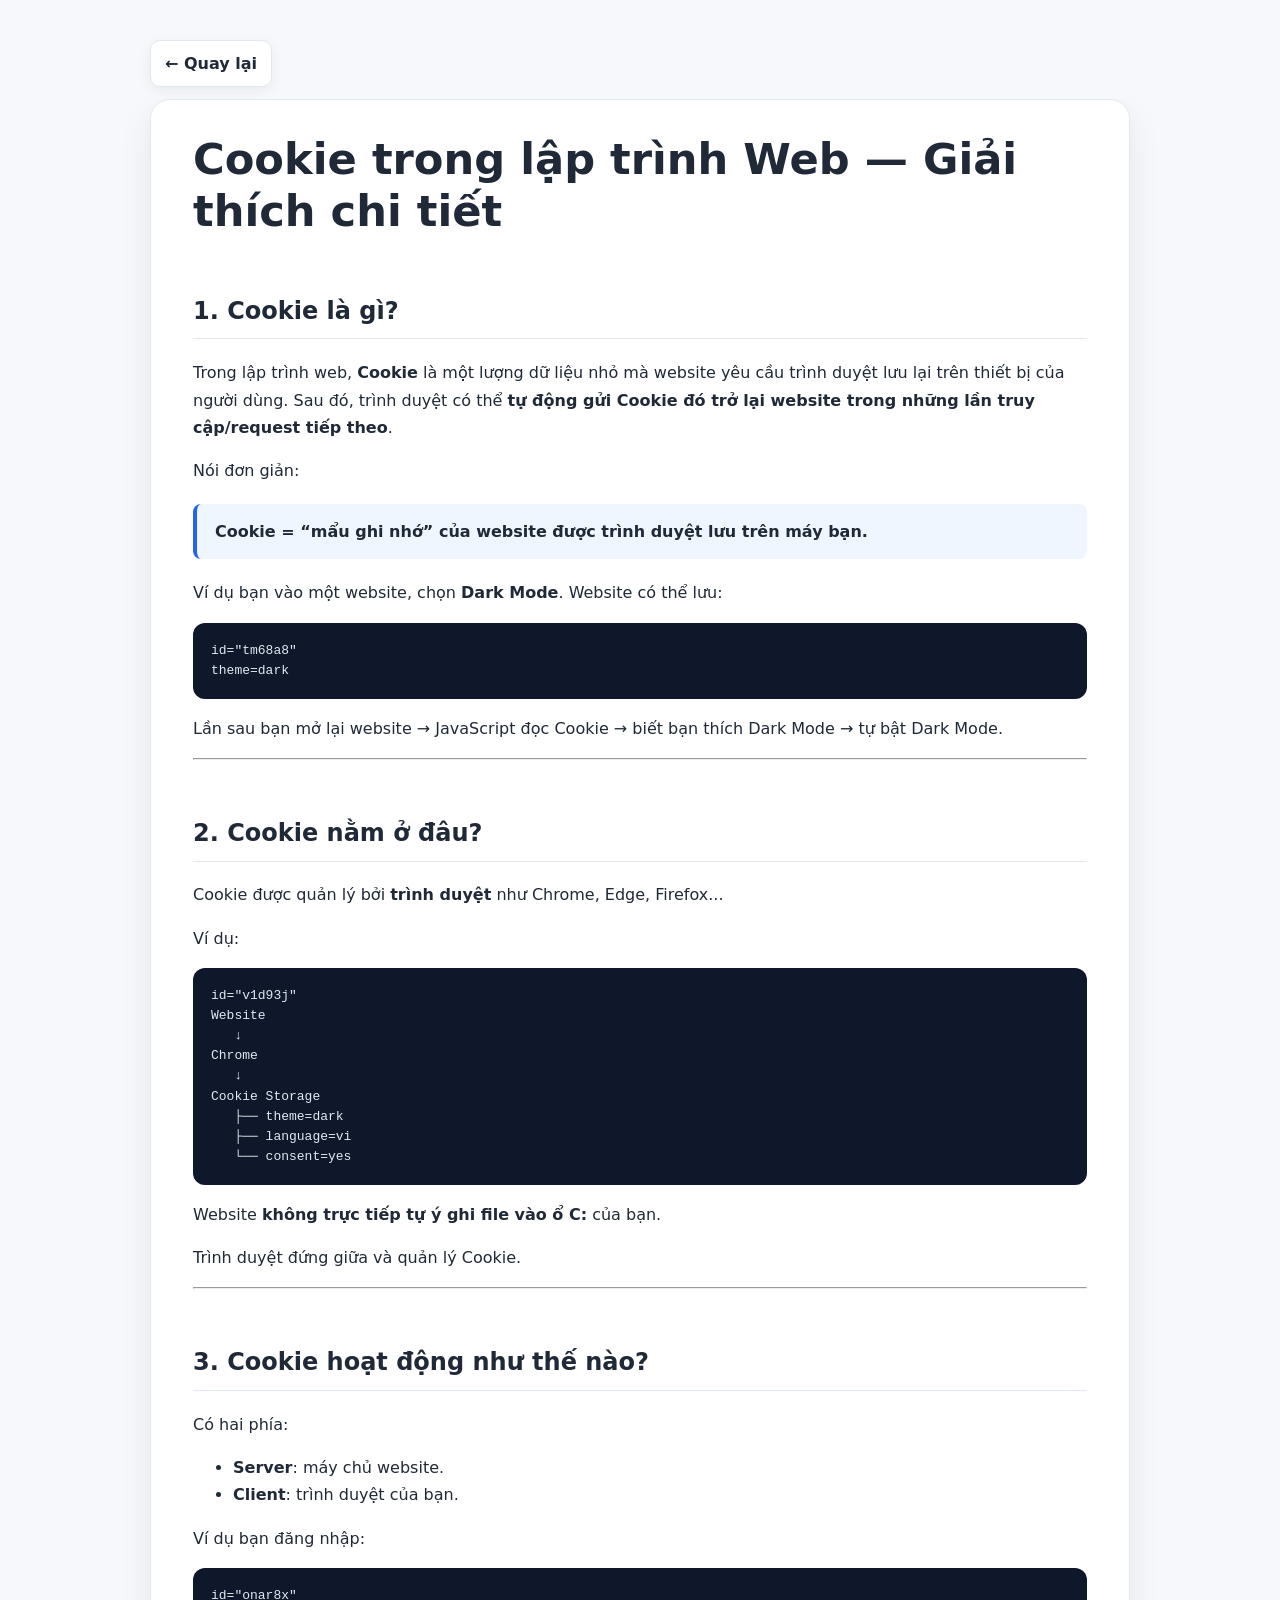
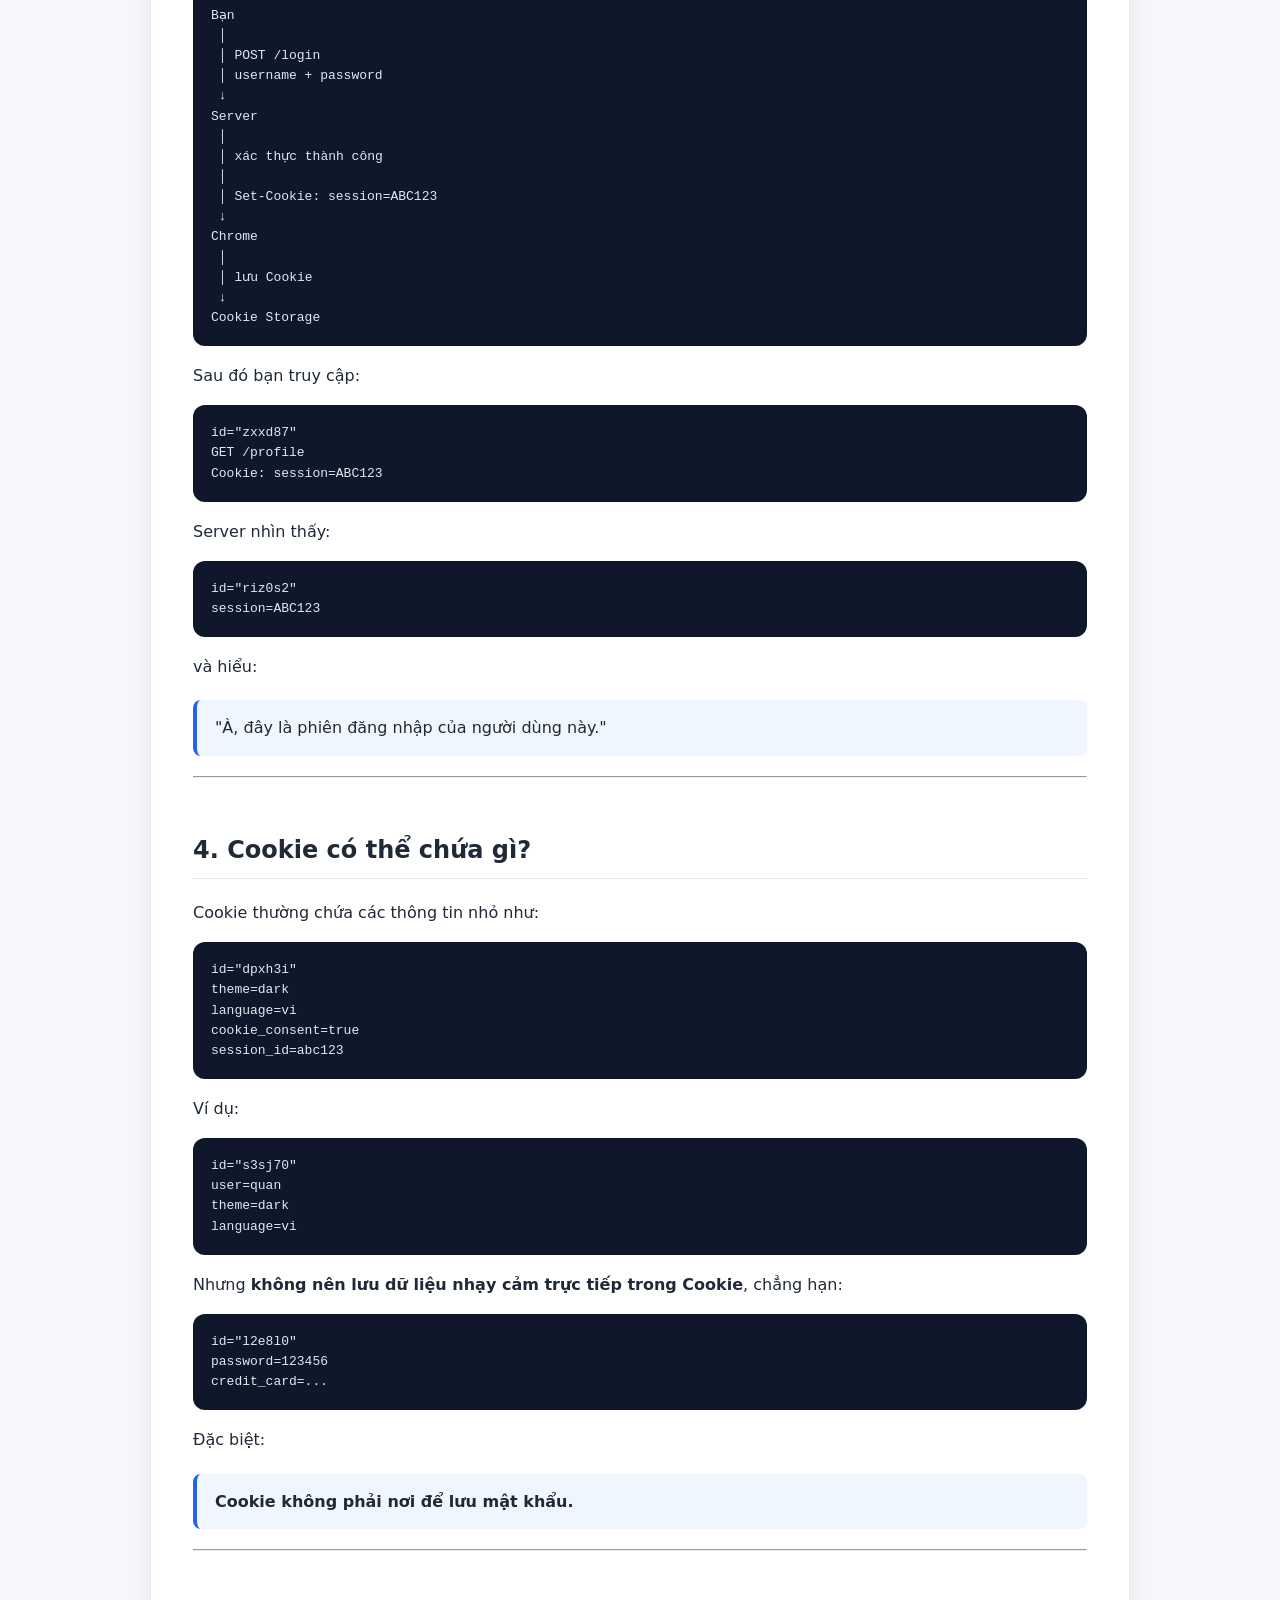
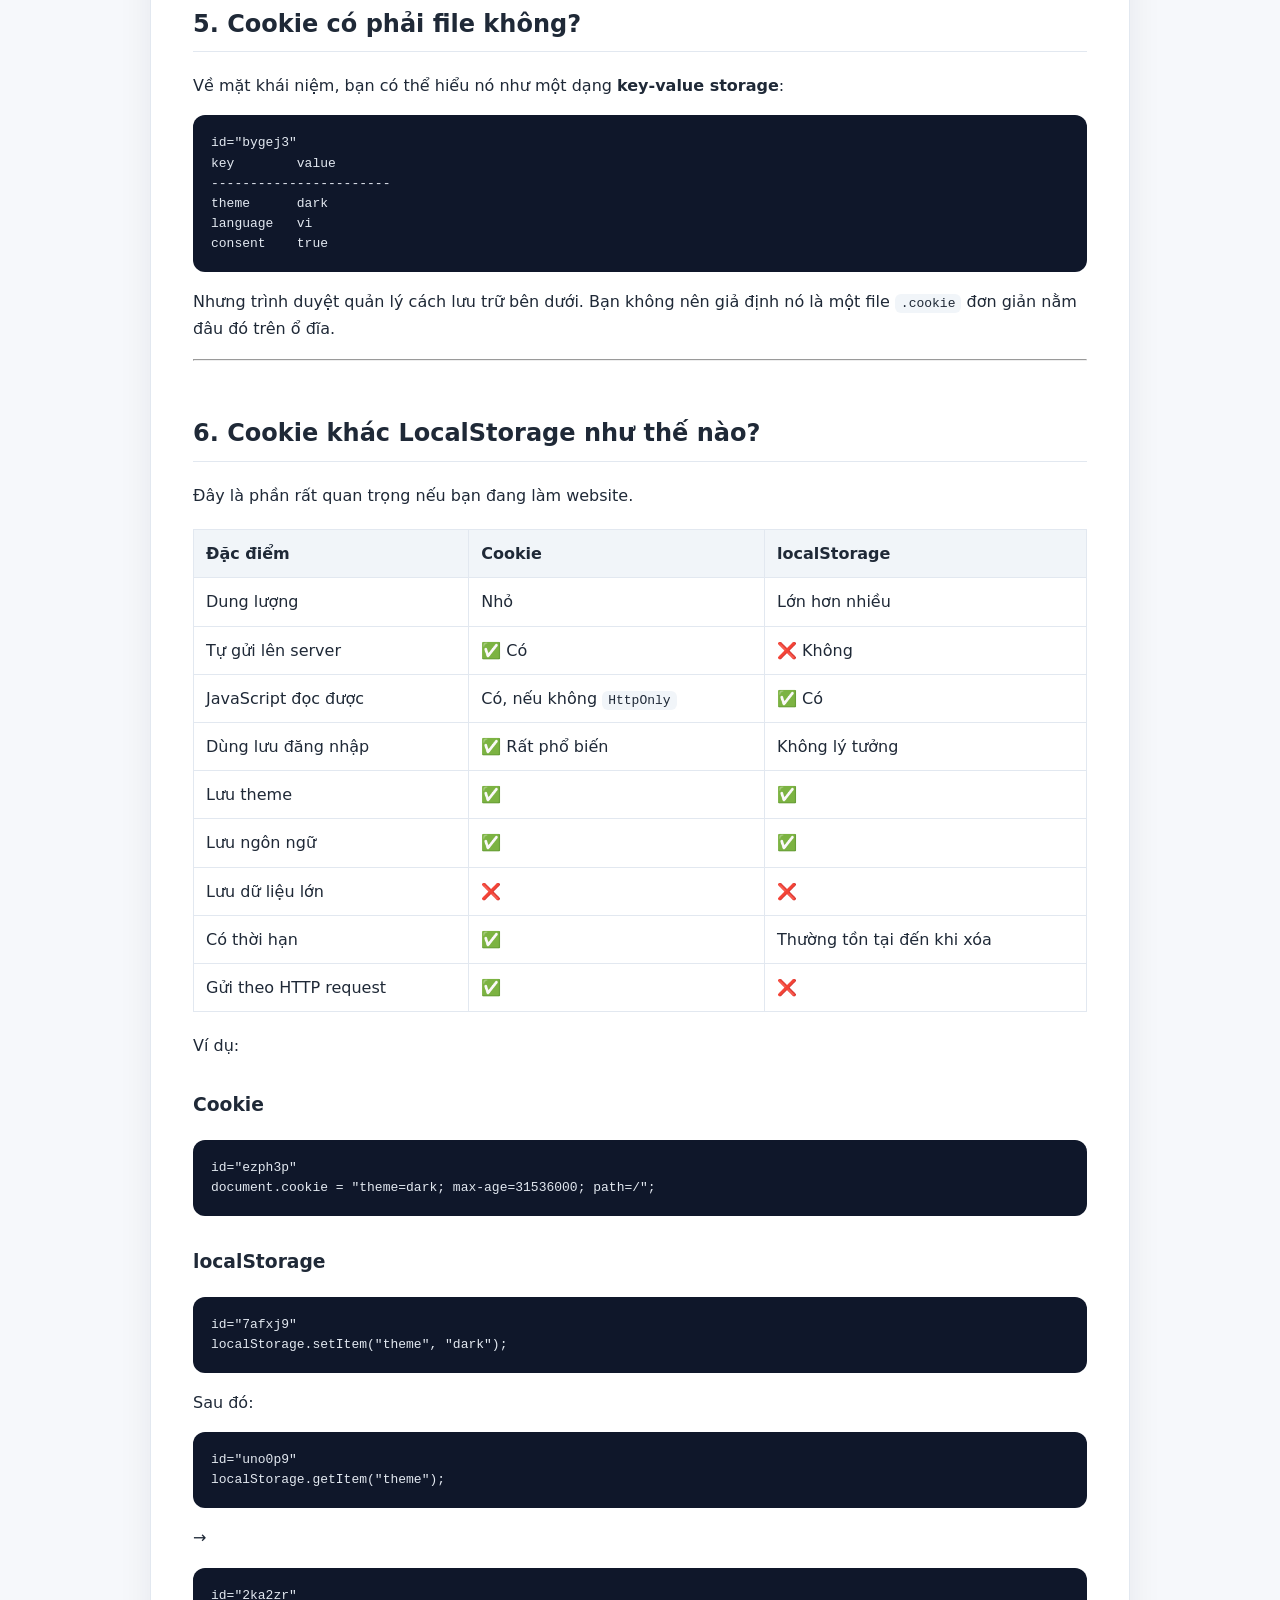
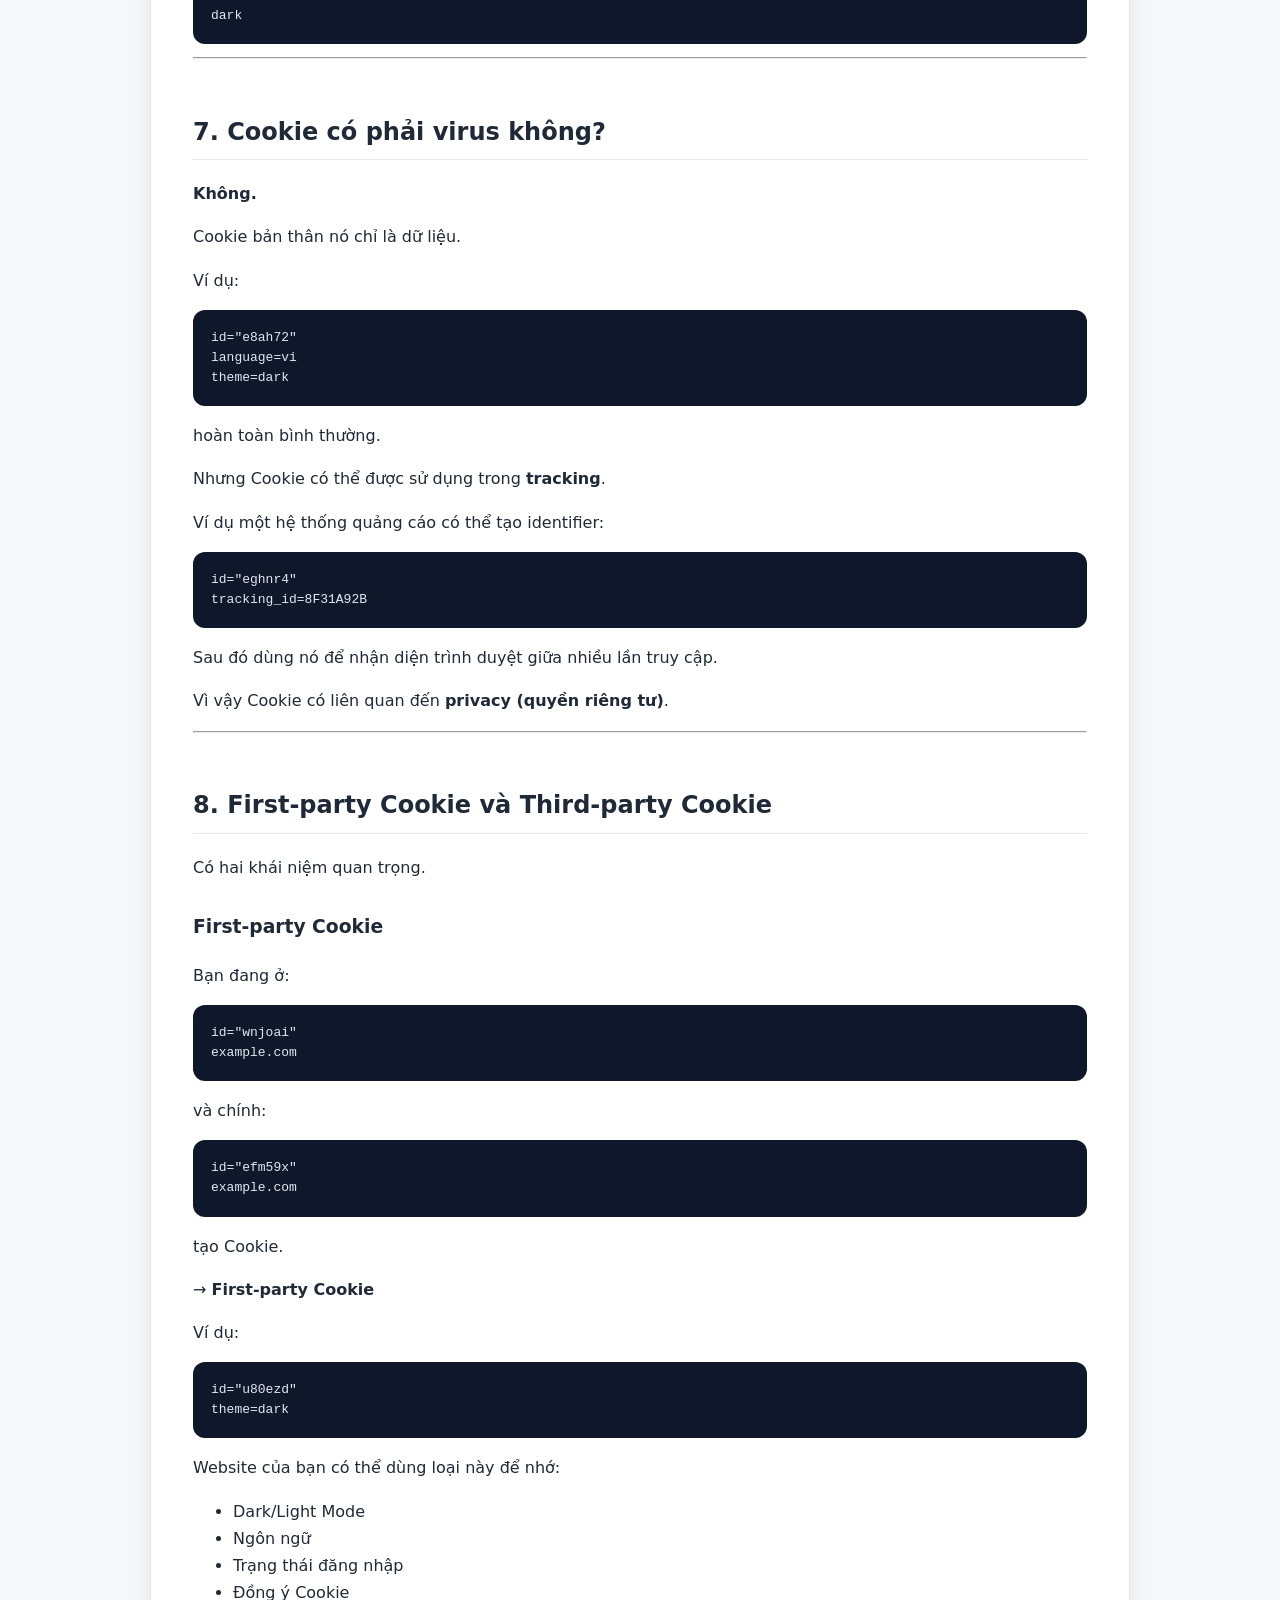
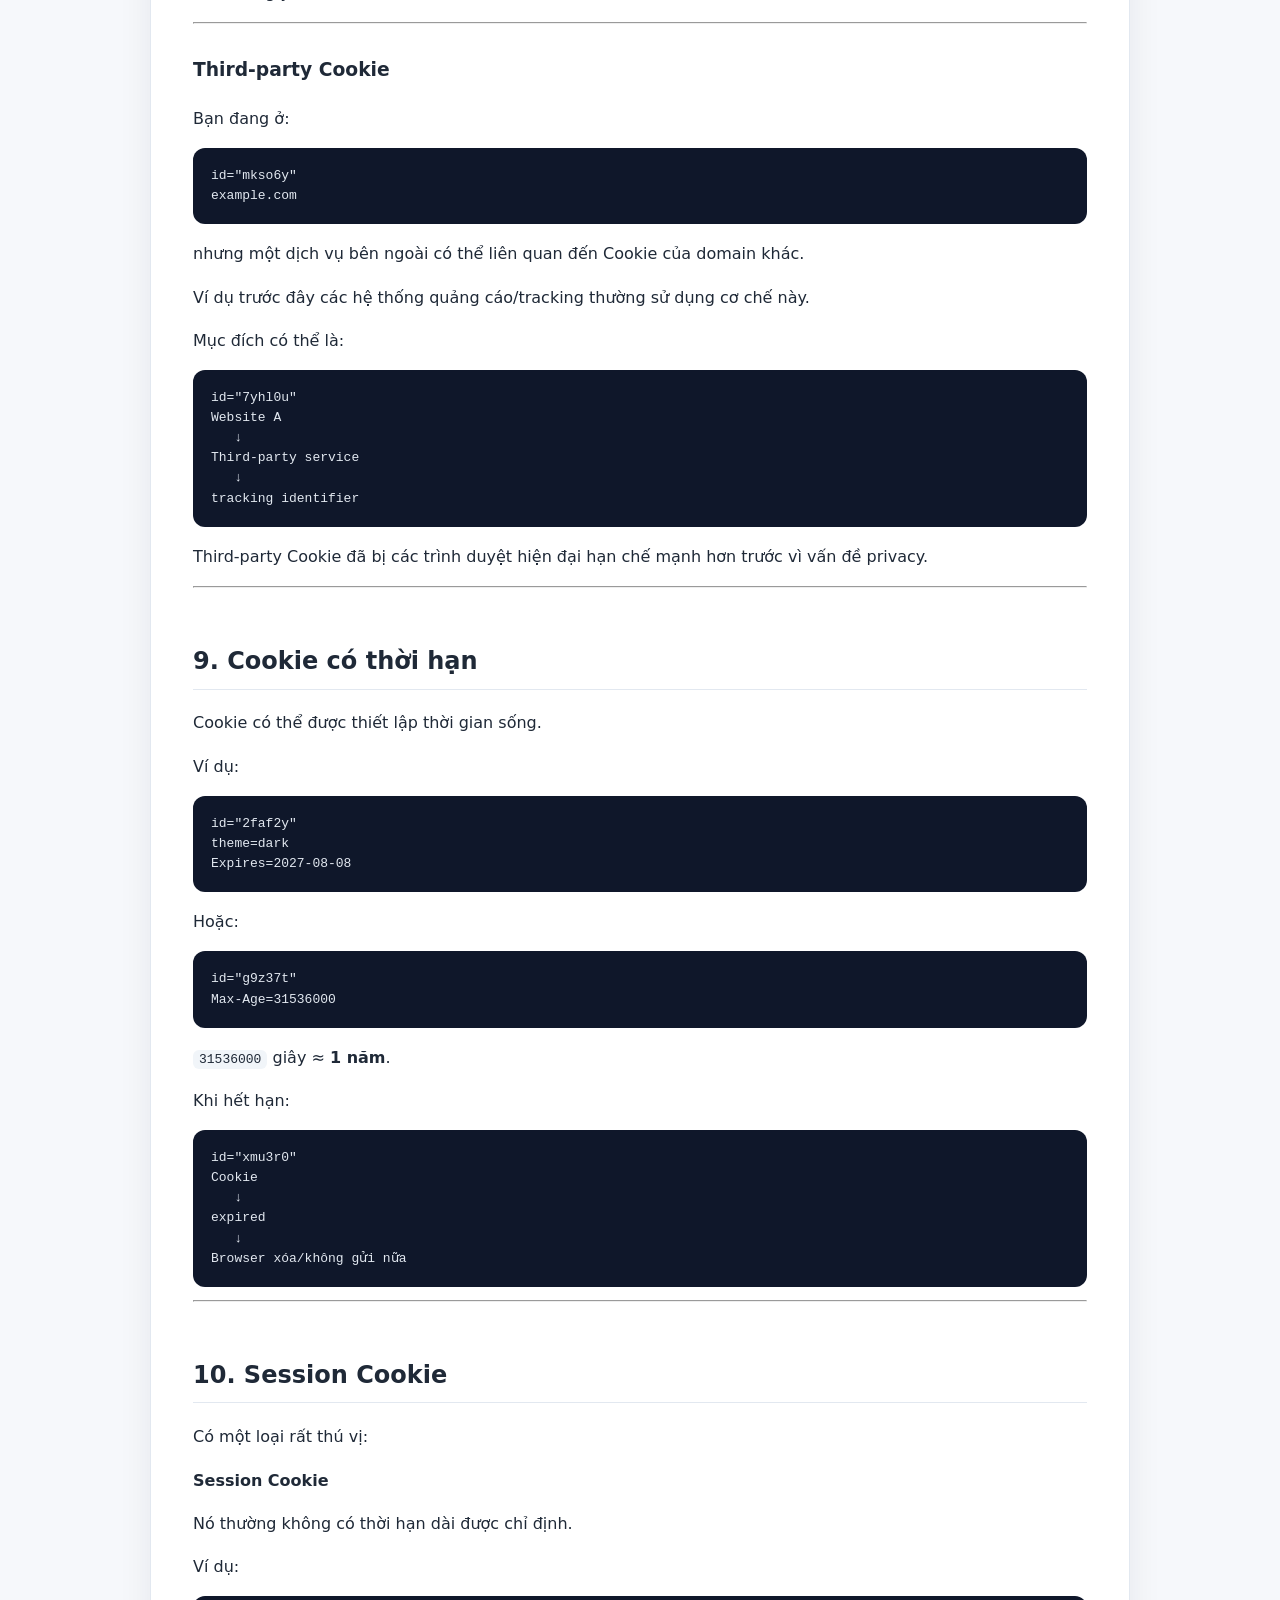
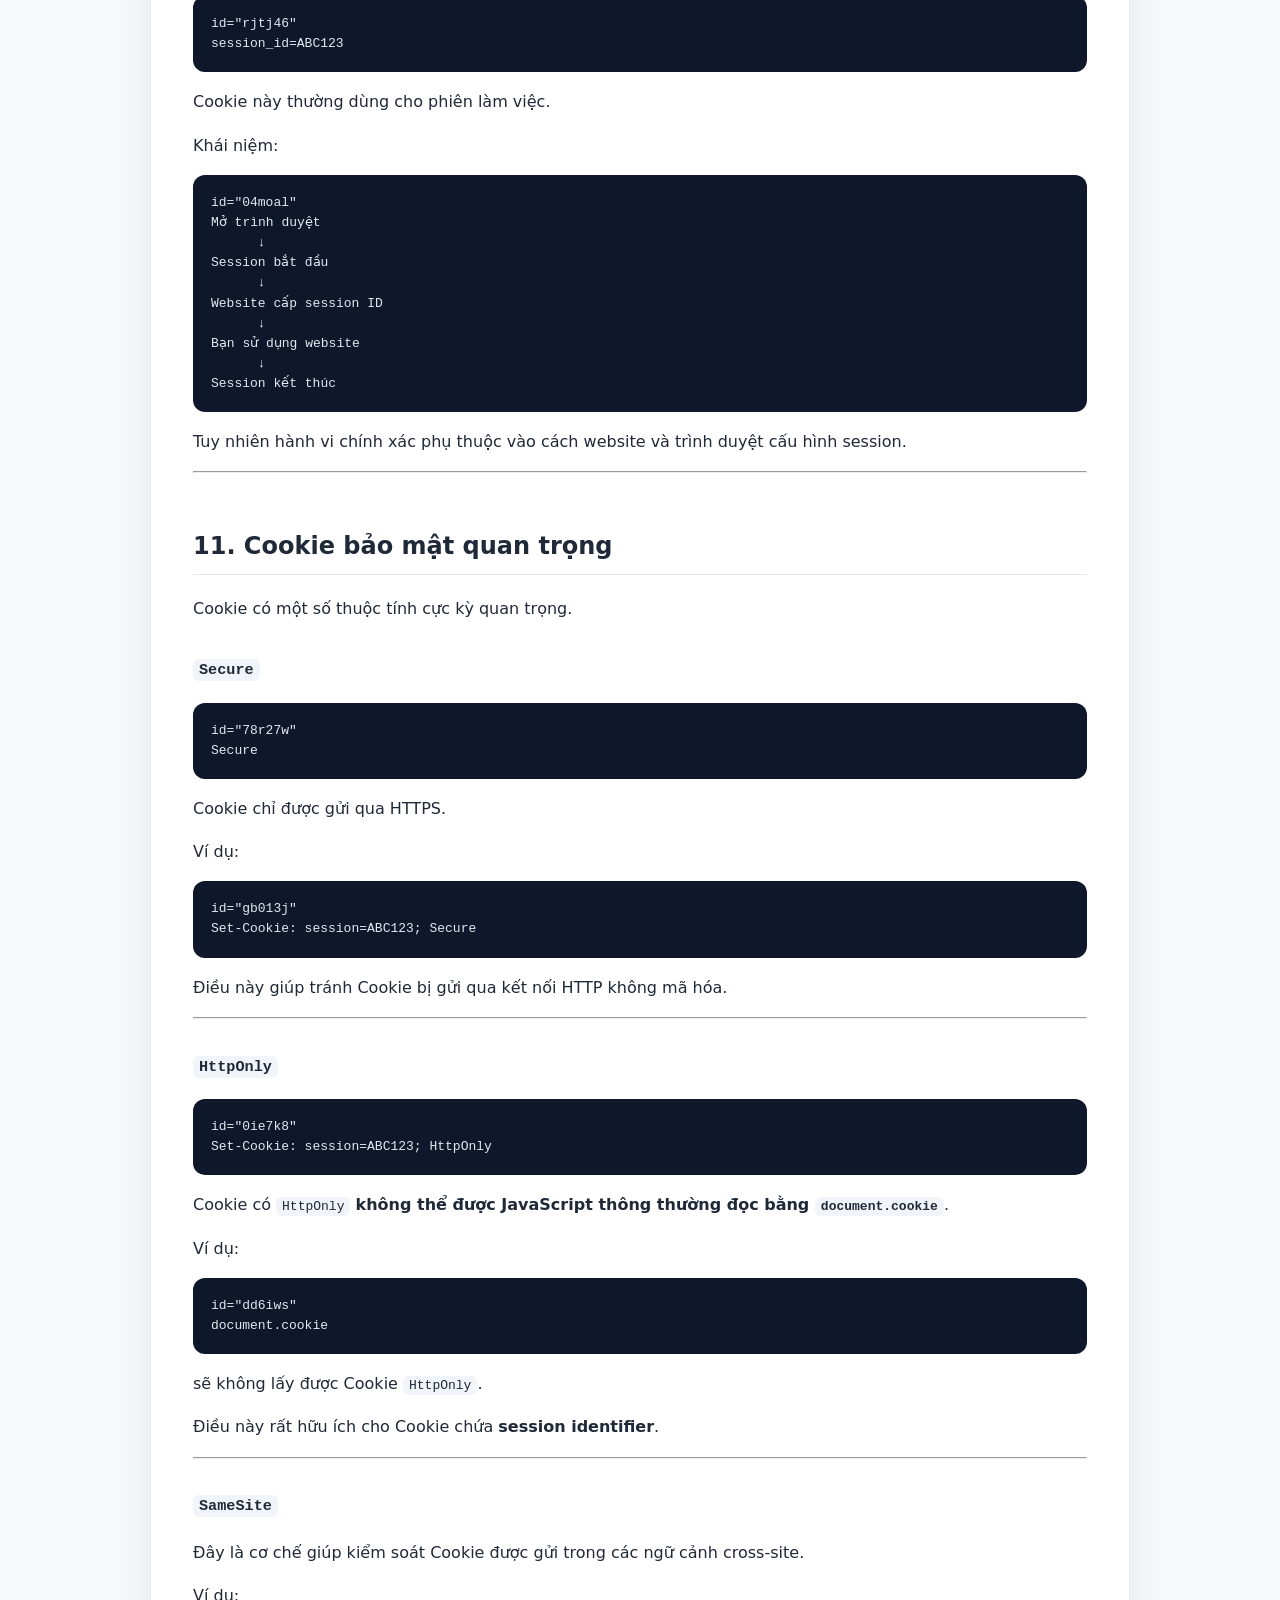
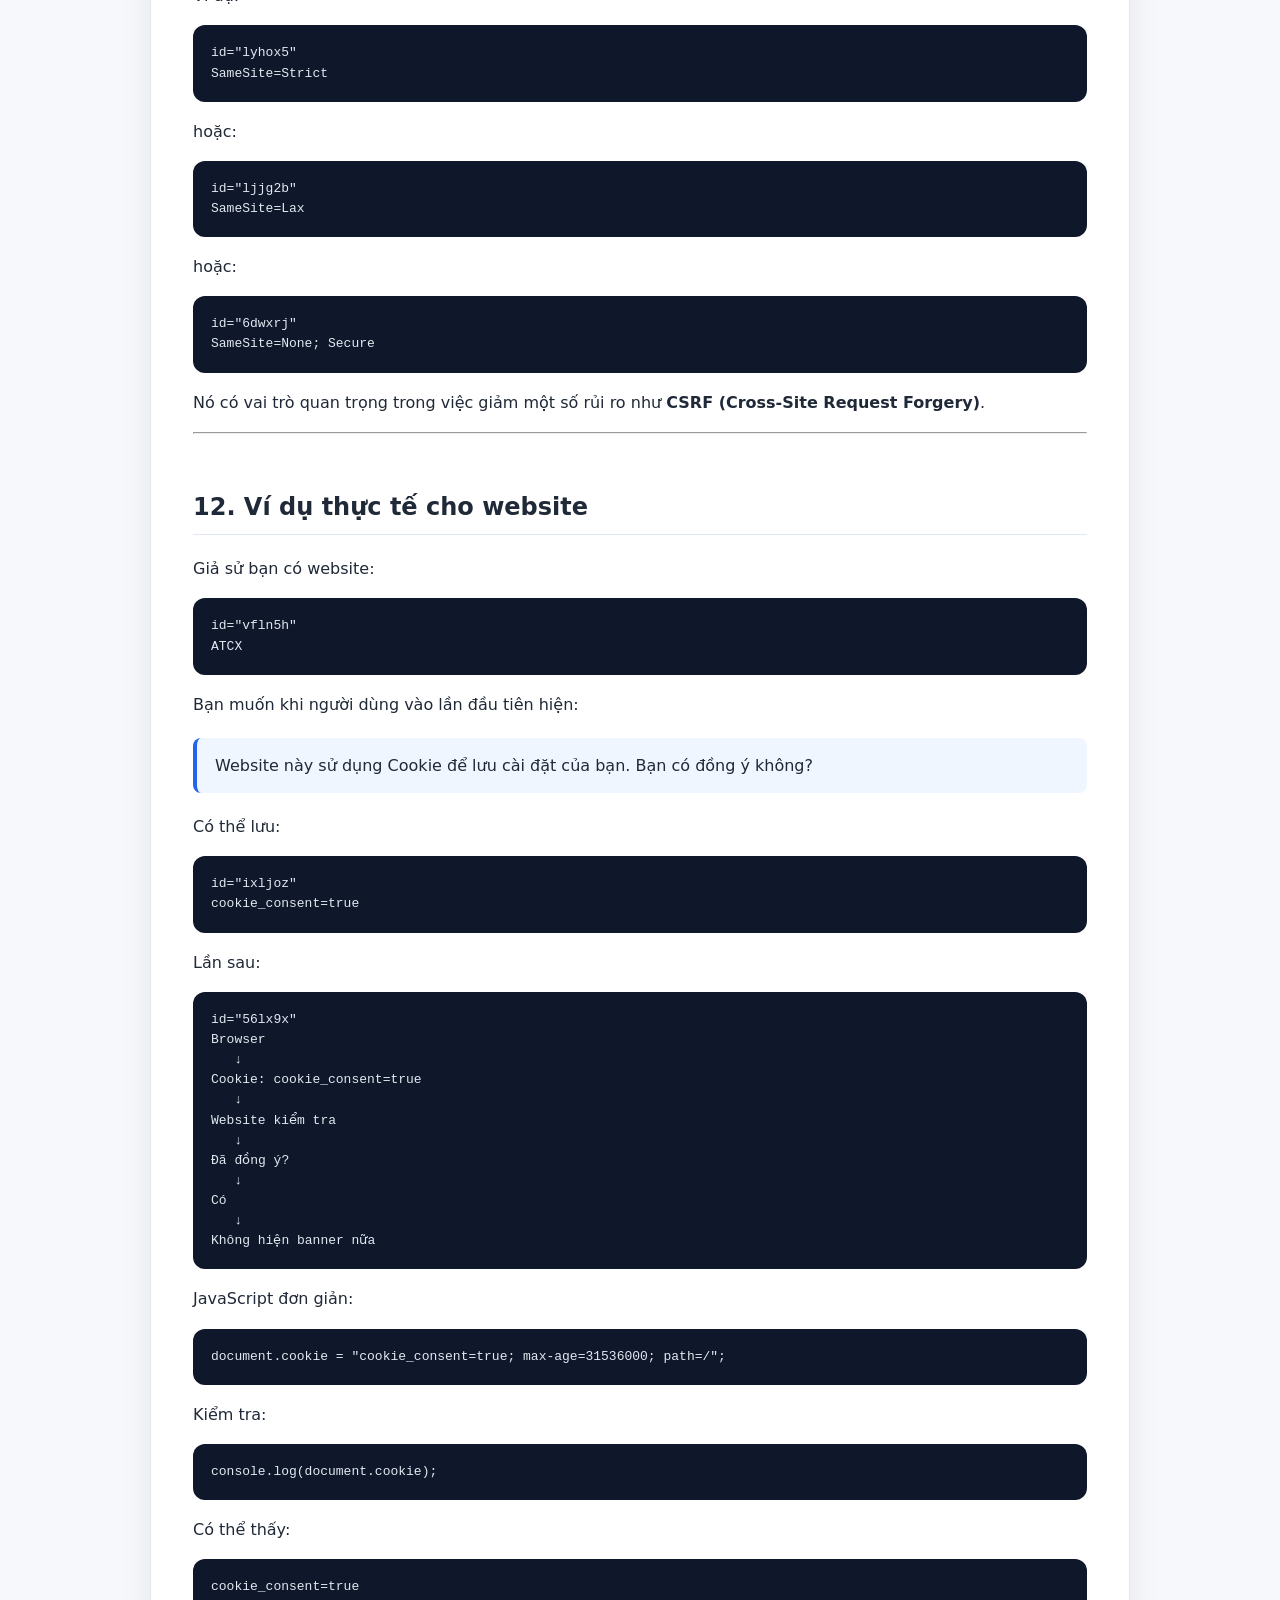
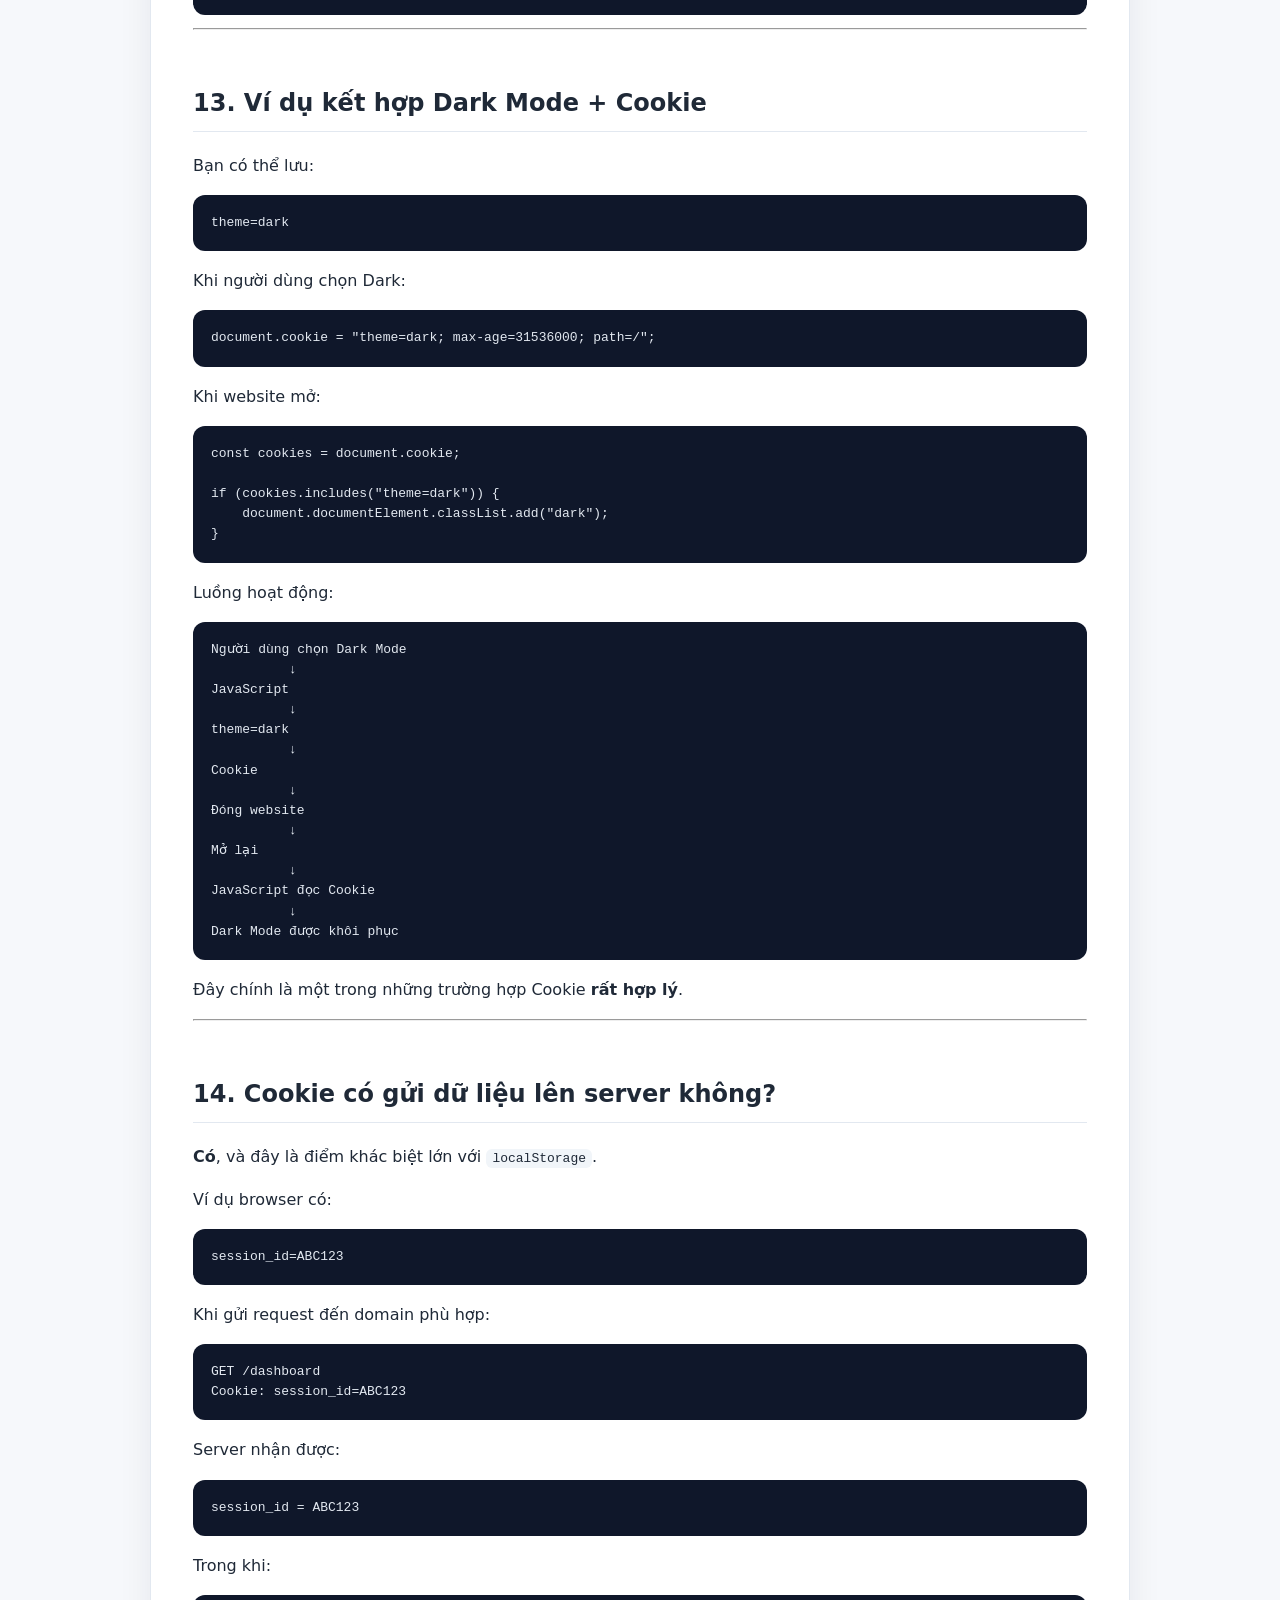
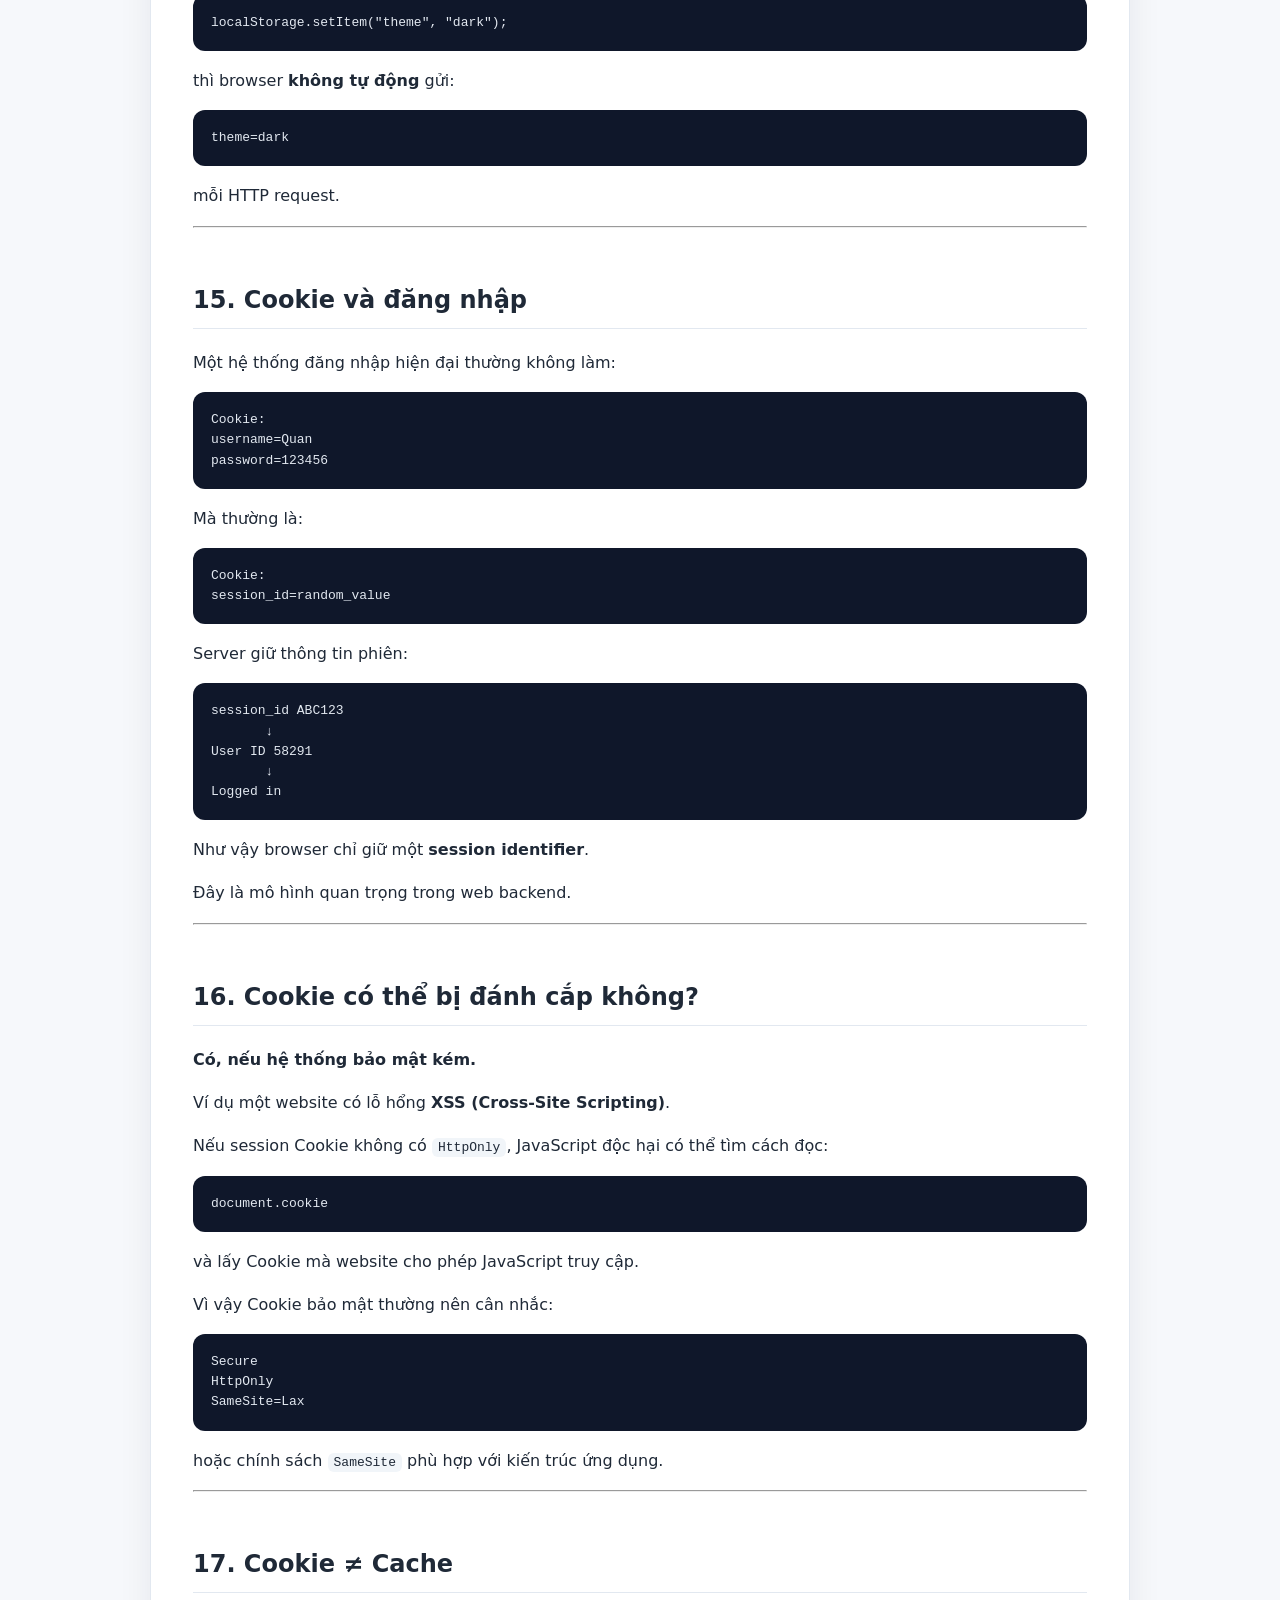
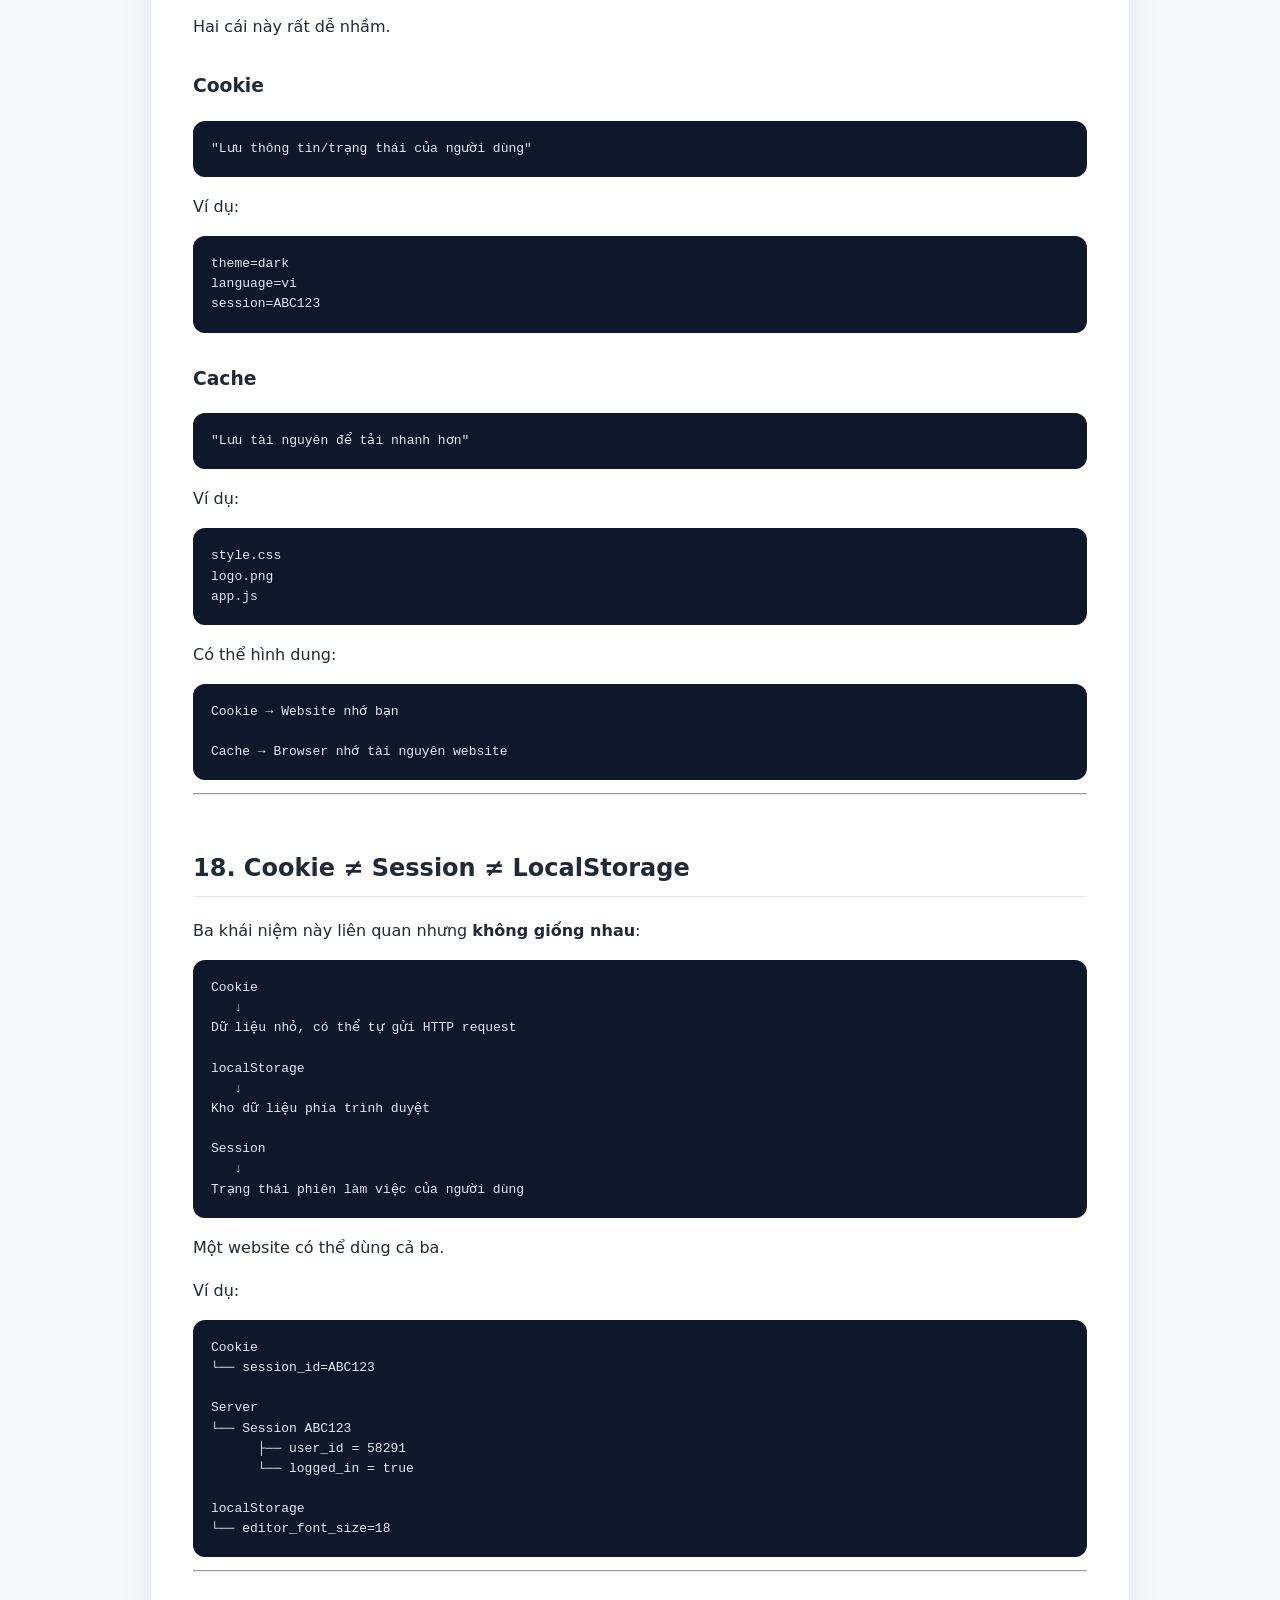
==== commit 9989ad05: "Add files via upload" ====
--- a/cookie.html
+++ b/cookie.html
@@ -70,12 +70,18 @@
   pre { font-size:.82rem; }
   table { display:block; overflow-x:auto; white-space:nowrap; }
 }
+
+/* ===== ATCX PAGE TRANSITION ===== */
+body{opacity:0;animation:atcxPageIn .45s ease forwards}
+@keyframes atcxPageIn{from{opacity:0;transform:translateY(8px)}to{opacity:1;transform:translateY(0)}}
+body.atcx-page-leaving{animation:atcxPageOut .28s ease forwards;pointer-events:none}
+@keyframes atcxPageOut{from{opacity:1;transform:translateY(0)}to{opacity:0;transform:translateY(-8px)}}
 </style>
 </head>
 <body>
 <div class="page">
   <div class="topbar">
-    <a class="back" href="javascript:history.back()">← Quay lại</a>
+    <a class="back" href="settings.html" data-page-back>← Quay lại</a>
   </div>
   <article>
     <h1>Cookie trong lập trình Web — Giải thích chi tiết</h1>
@@ -542,5 +548,17 @@
     <div>© 2026 | © Copyright ATCX. All rights reserved.</div>
   </footer>
 </div>
+
+<script>
+document.addEventListener('DOMContentLoaded',()=>{
+  document.querySelectorAll('a[data-page-back]').forEach(a=>{
+    a.addEventListener('click',e=>{
+      e.preventDefault();
+      document.body.classList.add('atcx-page-leaving');
+      setTimeout(()=>{ window.location.href = a.href; },280);
+    });
+  });
+});
+</script>
 </body>
 </html>
